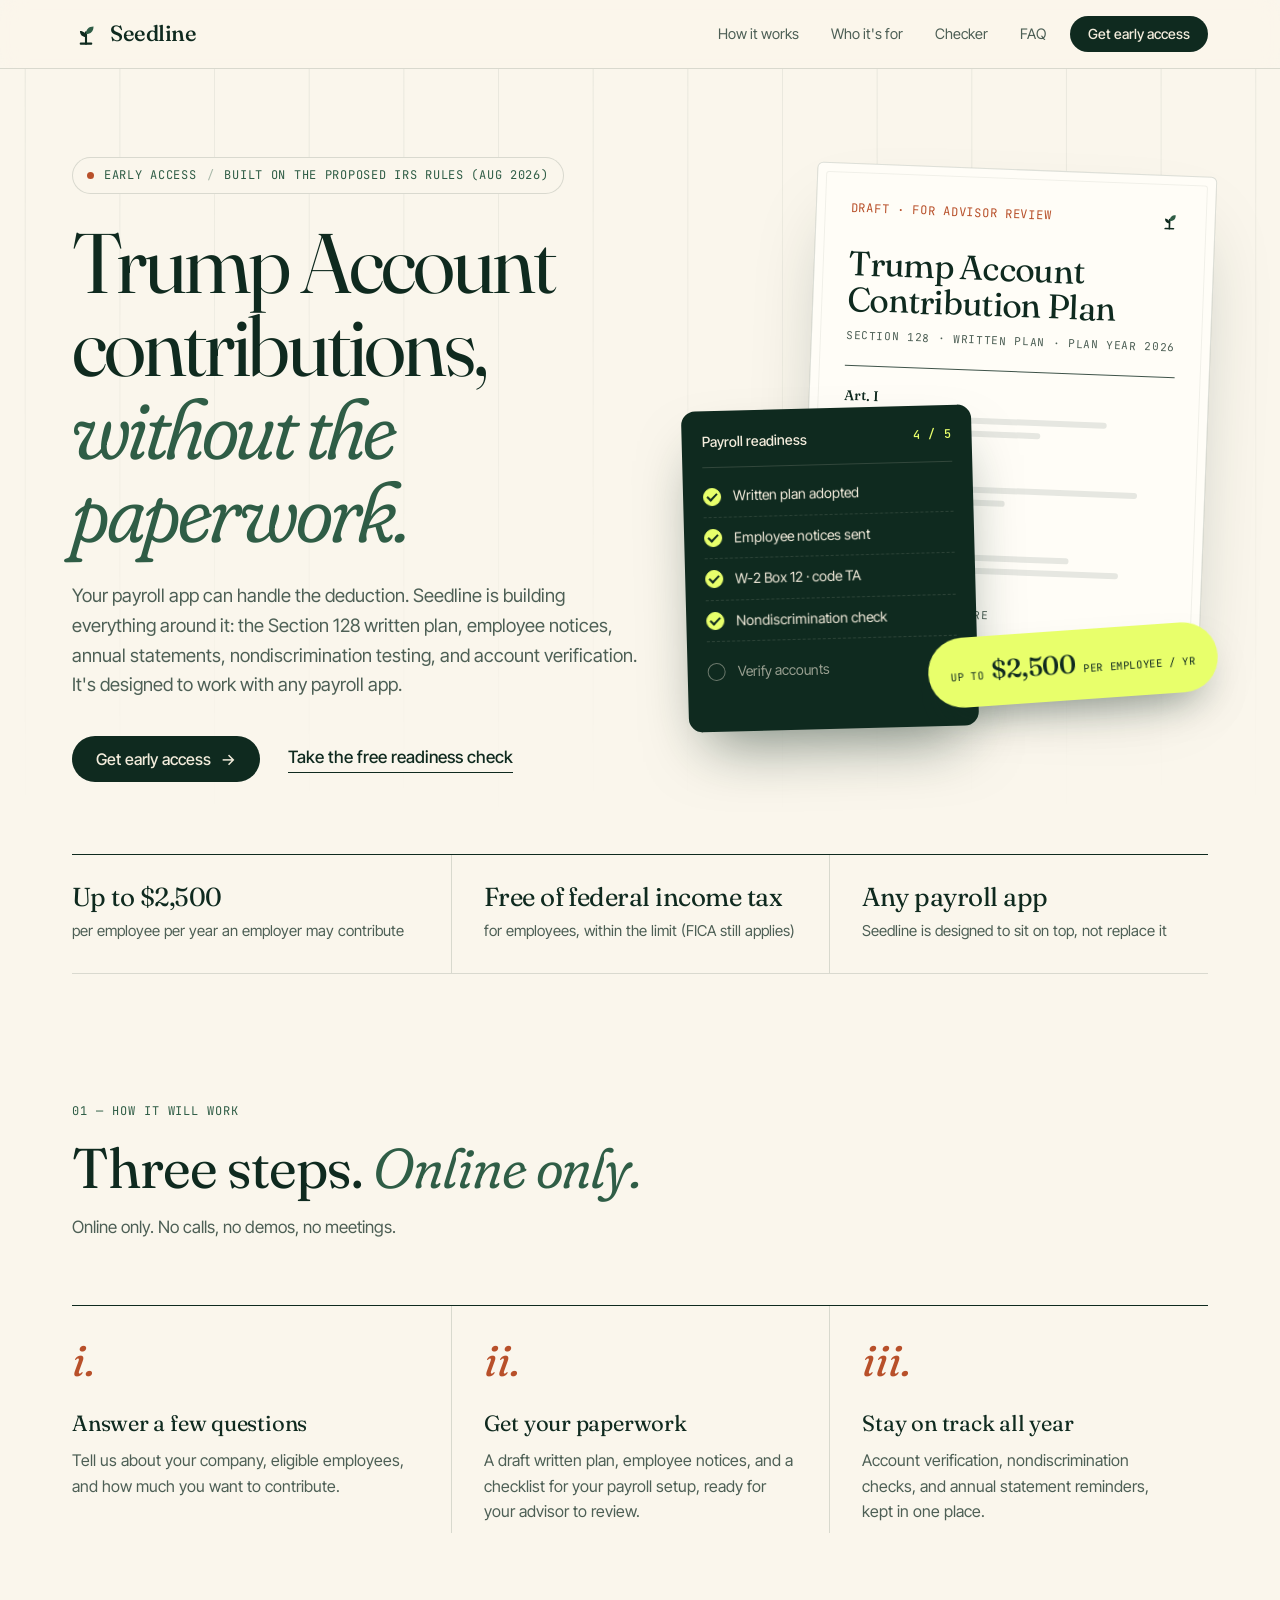
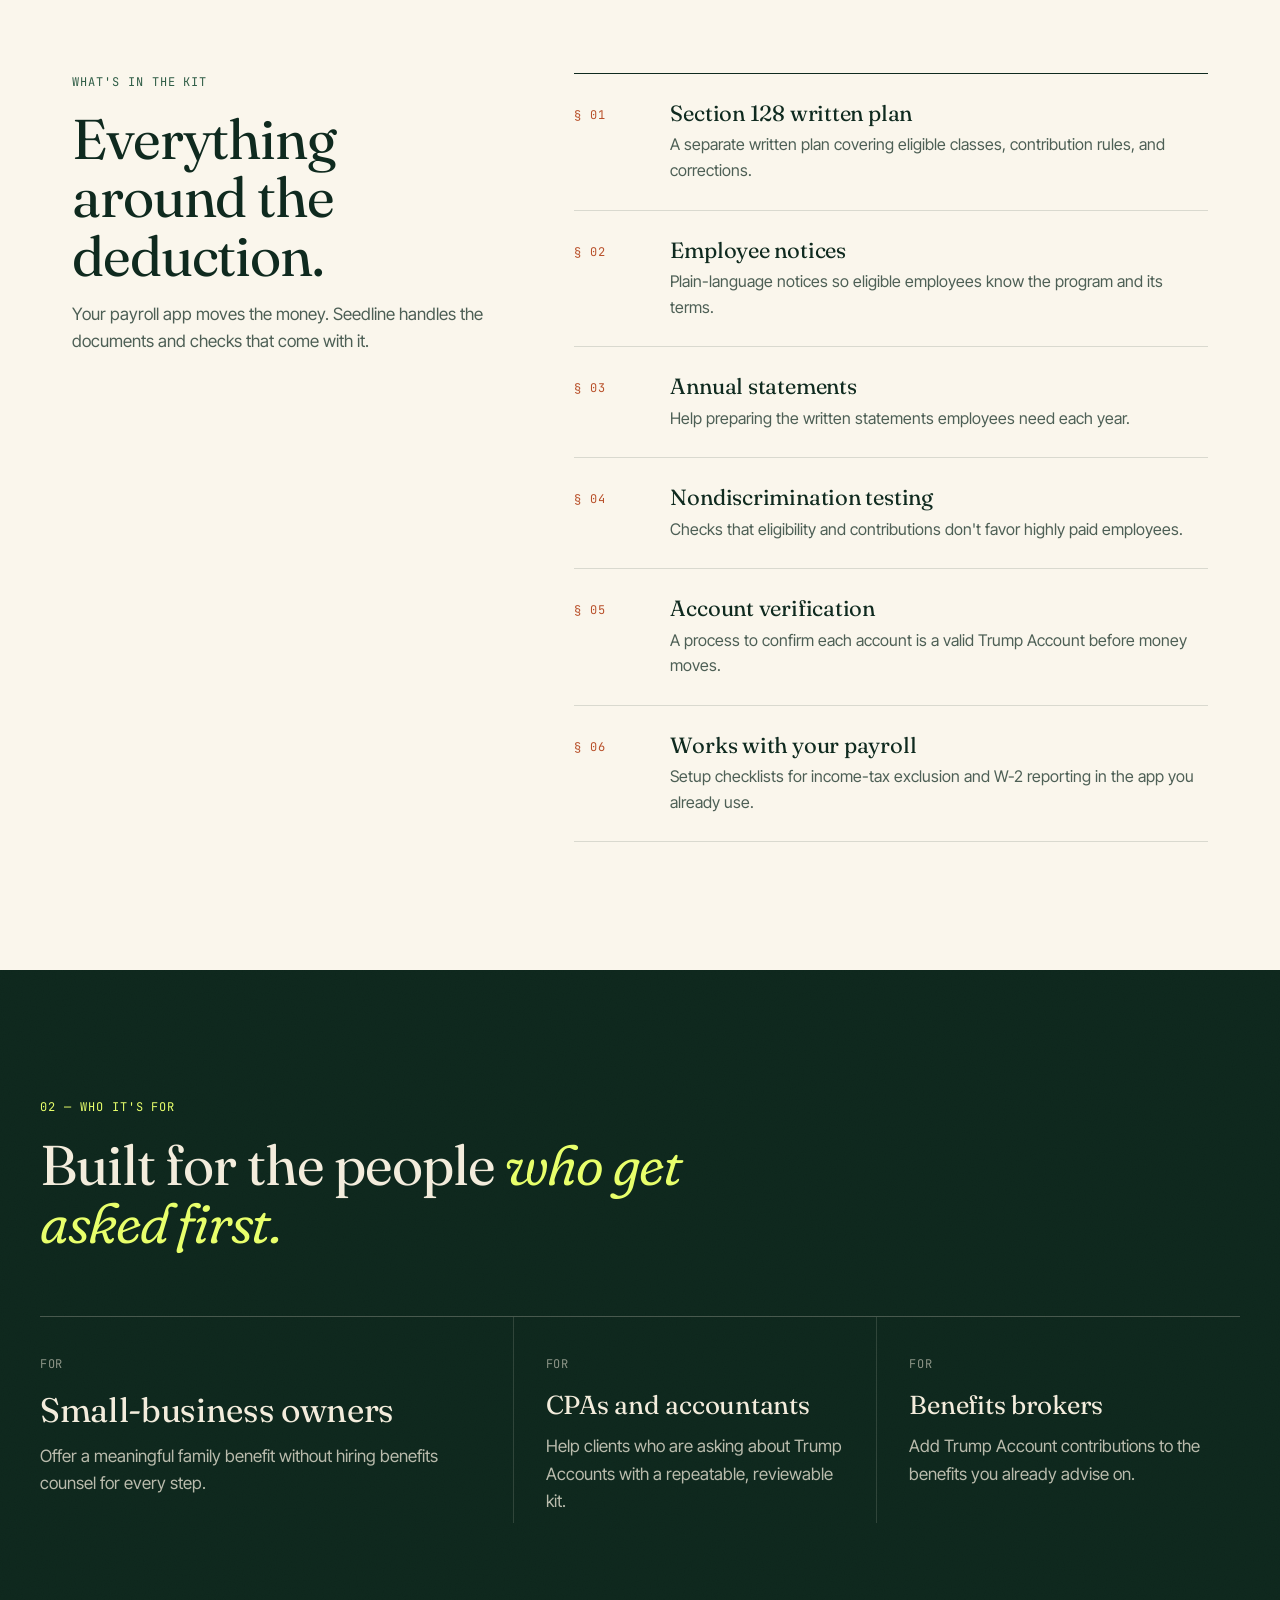
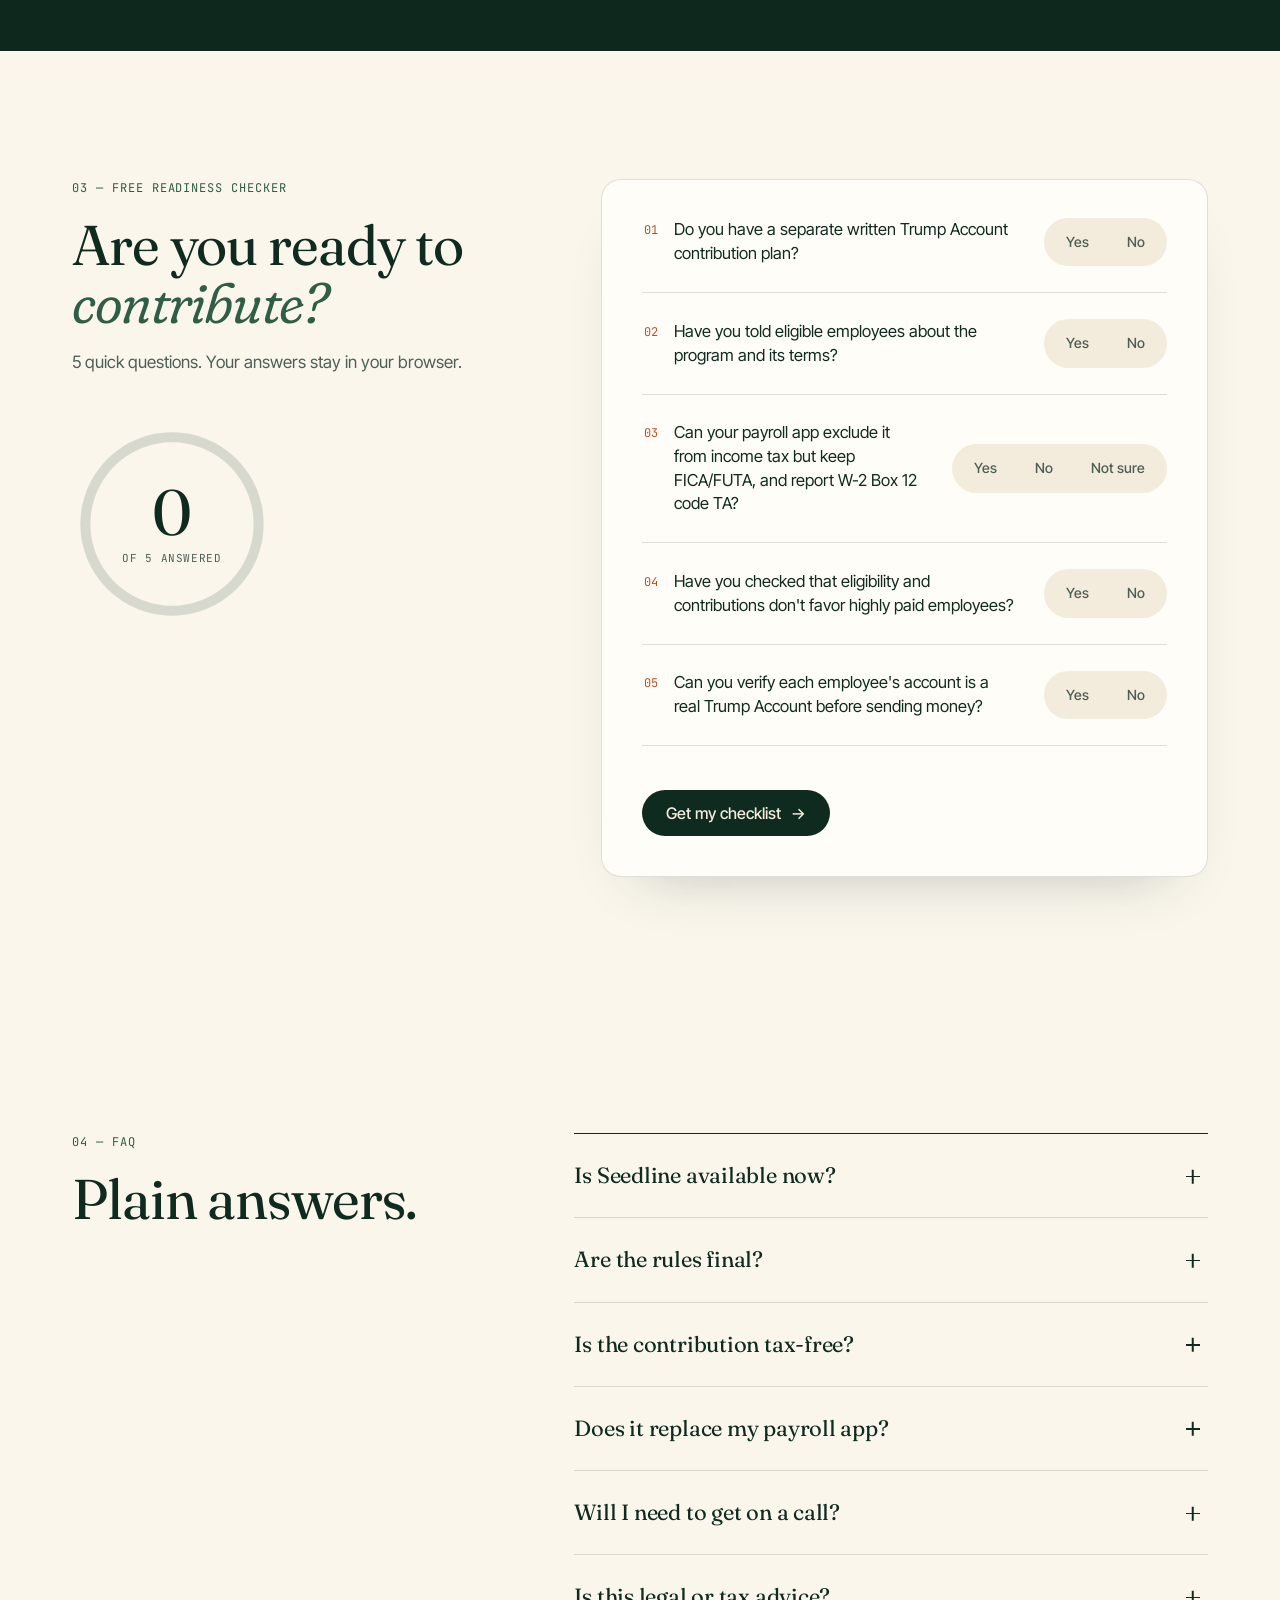
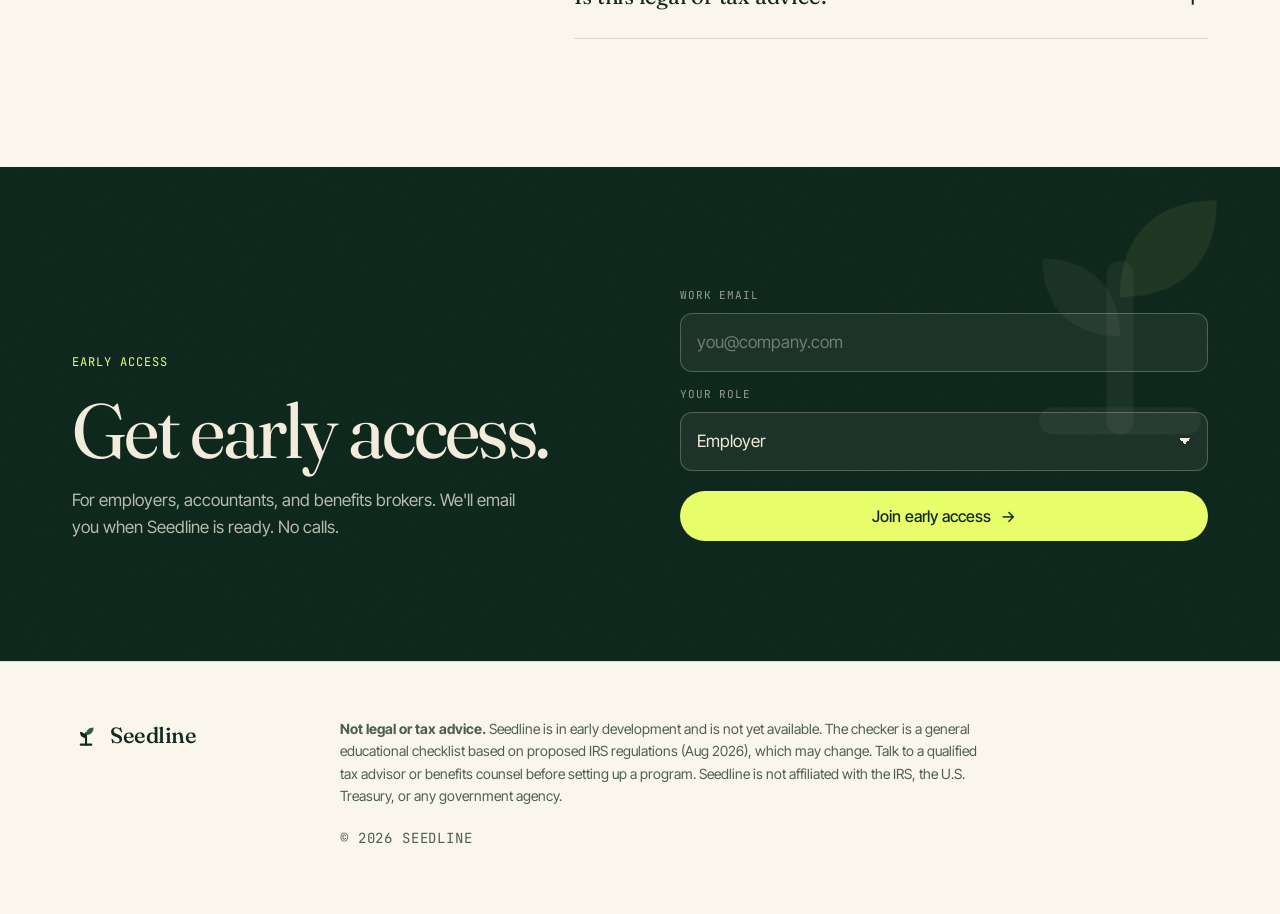
==== index.html @ 1d06c9eb "Publish Seedline waitlist page" ====
<!doctype html><html lang="en"><head><meta charset="utf-8"><meta name="viewport" content="width=device-width,initial-scale=1">
<title>Seedline: Trump Account paperwork for employers (early access)</title>
<meta name="description" content="Seedline is building a paperwork kit for employer Trump Account contributions that works with any payroll app. Join early access.">
<meta name="theme-color" content="#0f2a1f">
<link rel="preconnect" href="https://fonts.googleapis.com"><link rel="preconnect" href="https://fonts.gstatic.com" crossorigin>
<link href="https://fonts.googleapis.com/css2?family=Fraunces:ital,opsz,wght@0,9..144,300..700;1,9..144,300..600&family=Inter+Tight:wght@400;500;600&family=JetBrains+Mono:wght@400;500&display=swap" rel="stylesheet">
<link rel="icon" href="data:image/svg+xml,%3Csvg xmlns='http://www.w3.org/2000/svg' viewBox='0 0 32 32'%3E%3Crect width='32' height='32' rx='8' fill='%230f2a1f'/%3E%3Cpath d='M16 26V14' stroke='%23f3ecdc' stroke-width='2.4' stroke-linecap='round'/%3E%3Cpath d='M16 16c0-5 3-8 8-8 0 5-3 8-8 8z' fill='%23e8ff6b'/%3E%3Cpath d='M16 19c0-4-2.5-6.5-6.5-6.5 0 4 2.5 6.5 6.5 6.5z' fill='%23f3ecdc'/%3E%3C/svg%3E">
<link rel="stylesheet" href="style.css"></head><body>
<a class="skip" href="#main">Skip to content</a>
<svg width="0" height="0" style="position:absolute" aria-hidden="true"><defs>
<symbol id="mark" viewBox="0 0 32 32"><path d="M16 27V14" stroke="currentColor" stroke-width="2.4" stroke-linecap="round" fill="none"/><path d="M16 16c0-5.5 3.2-8.6 8.6-8.6 0 5.5-3.1 8.6-8.6 8.6z" fill="var(--leaf,#e8ff6b)"/><path d="M16 19.5c0-4.3-2.6-6.9-6.9-6.9 0 4.3 2.6 6.9 6.9 6.9z" fill="currentColor"/><path d="M10 27h12" stroke="currentColor" stroke-width="2.4" stroke-linecap="round"/></symbol>
<filter id="grain"><feTurbulence type="fractalNoise" baseFrequency=".85" numOctaves="3" stitchTiles="stitch"/><feColorMatrix values="0 0 0 0 0  0 0 0 0 0  0 0 0 0 0  0 0 0 .55 0"/></filter>
</defs></svg>

<header class="nav"><div class="wrap navin">
<a class="logo" href="#" aria-label="Seedline home"><svg class="logomark"><use href="#mark"/></svg><span>Seedline</span></a>
<nav aria-label="Primary"><a href="#how">How it works</a><a href="#who">Who it's for</a><a href="#checker">Checker</a><a href="#faq">FAQ</a></nav>
<a class="btn sm" href="#signup">Get early access</a></div></header>

<main id="main">
<section class="hero"><div class="wrap herogrid">
<div class="herocopy">
<p class="eyebrow"><span class="dot"></span>Early access <span class="sep">/</span> Built on the proposed IRS rules (Aug 2026)</p>
<h1>Trump Account contributions, <em>without the paperwork.</em></h1>
<p class="lead">Your payroll app can handle the deduction. Seedline is building everything around it: the Section 128 written plan, employee notices, annual statements, nondiscrimination testing, and account verification. It's designed to work with any payroll app.</p>
<div class="cta"><a class="btn" href="#signup">Get early access <span class="arr" aria-hidden="true">→</span></a><a class="link" href="#checker">Take the free readiness check</a></div>
</div>

<div class="art" aria-hidden="true">
 <div class="doc">
  <div class="dochead"><span class="mono">DRAFT · FOR ADVISOR REVIEW</span><svg class="docmark"><use href="#mark"/></svg></div>
  <p class="doctitle">Trump Account<br>Contribution Plan</p>
  <p class="mono small">Section 128 · Written plan · Plan year 2026</p>
  <div class="rule"></div>
  <ol class="clauses"><li><b>Art. I</b><span class="ln w80"></span><span class="ln w60"></span></li><li><b>Art. II</b><span class="ln w90"></span><span class="ln w50"></span></li><li><b>Art. III</b><span class="ln w70"></span><span class="ln w85"></span></li></ol>
  <div class="sign"><span class="ln w40"></span><span class="mono small">Authorized signature</span></div>
 </div>
 <div class="panel">
  <div class="panelhead"><span>Payroll readiness</span><span class="mono">4 / 5</span></div>
  <ul class="checks">
   <li class="ok"><i></i>Written plan adopted</li>
   <li class="ok"><i></i>Employee notices sent</li>
   <li class="ok"><i></i>W-2 Box 12 · code TA</li>
   <li class="ok"><i></i>Nondiscrimination check</li>
   <li class="todo"><i></i>Verify accounts</li>
  </ul>
 </div>
 <div class="chip"><span class="mono">up to</span><b>$2,500</b><span class="mono">per employee / yr</span></div>
</div>
</div>

<div class="wrap"><dl class="facts">
<div><dt>Up to $2,500</dt><dd>per employee per year an employer may contribute</dd></div>
<div><dt>Free of federal income tax</dt><dd>for employees, within the limit (FICA still applies)</dd></div>
<div><dt>Any payroll app</dt><dd>Seedline is designed to sit on top, not replace it</dd></div>
</dl></div>
</section>

<section id="how" class="sec"><div class="wrap">
<div class="sechead reveal"><p class="kicker">01 — How it will work</p><h2>Three steps. <em>Online only.</em></h2><p class="sub">Online only. No calls, no demos, no meetings.</p></div>
<ol class="steps">
<li class="reveal"><span class="num">i.</span><h3>Answer a few questions</h3><p>Tell us about your company, eligible employees, and how much you want to contribute.</p></li>
<li class="reveal"><span class="num">ii.</span><h3>Get your paperwork</h3><p>A draft written plan, employee notices, and a checklist for your payroll setup, ready for your advisor to review.</p></li>
<li class="reveal"><span class="num">iii.</span><h3>Stay on track all year</h3><p>Account verification, nondiscrimination checks, and annual statement reminders, kept in one place.</p></li></ol>

<div class="kit">
<div class="kitintro reveal"><p class="kicker">What's in the kit</p><h2>Everything around the deduction.</h2><p class="sub">Your payroll app moves the money. Seedline handles the documents and checks that come with it.</p></div>
<ul class="kitlist">
<li class="reveal"><span class="mono">§ 01</span><div><h3>Section 128 written plan</h3><p>A separate written plan covering eligible classes, contribution rules, and corrections.</p></div></li>
<li class="reveal"><span class="mono">§ 02</span><div><h3>Employee notices</h3><p>Plain-language notices so eligible employees know the program and its terms.</p></div></li>
<li class="reveal"><span class="mono">§ 03</span><div><h3>Annual statements</h3><p>Help preparing the written statements employees need each year.</p></div></li>
<li class="reveal"><span class="mono">§ 04</span><div><h3>Nondiscrimination testing</h3><p>Checks that eligibility and contributions don't favor highly paid employees.</p></div></li>
<li class="reveal"><span class="mono">§ 05</span><div><h3>Account verification</h3><p>A process to confirm each account is a valid Trump Account before money moves.</p></div></li>
<li class="reveal"><span class="mono">§ 06</span><div><h3>Works with your payroll</h3><p>Setup checklists for income-tax exclusion and W-2 reporting in the app you already use.</p></div></li>
</ul></div>
</div></section>

<section id="who" class="band"><svg class="grain" aria-hidden="true"><rect width="100%" height="100%" filter="url(#grain)"/></svg><div class="wrap sec">
<div class="sechead reveal"><p class="kicker">02 — Who it's for</p><h2>Built for the people <em>who get asked first.</em></h2></div>
<div class="who">
<article class="reveal"><span class="mono">For</span><h3>Small-business owners</h3><p>Offer a meaningful family benefit without hiring benefits counsel for every step.</p></article>
<article class="reveal"><span class="mono">For</span><h3>CPAs and accountants</h3><p>Help clients who are asking about Trump Accounts with a repeatable, reviewable kit.</p></article>
<article class="reveal"><span class="mono">For</span><h3>Benefits brokers</h3><p>Add Trump Account contributions to the benefits you already advise on.</p></article>
</div></div></section>

<section id="checker" class="sec"><div class="wrap checkgrid">
<div class="checkintro reveal"><p class="kicker">03 — Free readiness checker</p><h2>Are you ready to <em>contribute?</em></h2><p class="sub">5 quick questions. Your answers stay in your browser.</p>
<div class="ringwrap"><svg class="ring" viewBox="0 0 120 120" aria-hidden="true"><circle cx="60" cy="60" r="52" class="track"/><circle cx="60" cy="60" r="52" class="prog" id="ring"/></svg><div class="ringlabel"><b id="ringnum">0</b><span>of 5 answered</span></div></div>
</div>
<div class="checkcard reveal">
<form id="q" novalidate>
<fieldset><legend><span class="qn">01</span>Do you have a separate written Trump Account contribution plan?</legend><div class="seg"><label><input type="radio" name="plan" value="Yes" required><span>Yes</span></label><label><input type="radio" name="plan" value="No"><span>No</span></label></div></fieldset>
<fieldset><legend><span class="qn">02</span>Have you told eligible employees about the program and its terms?</legend><div class="seg"><label><input type="radio" name="notice" value="Yes" required><span>Yes</span></label><label><input type="radio" name="notice" value="No"><span>No</span></label></div></fieldset>
<fieldset><legend><span class="qn">03</span>Can your payroll app exclude it from income tax but keep FICA/FUTA, and report W-2 Box 12 code TA?</legend><div class="seg"><label><input type="radio" name="payroll" value="Yes" required><span>Yes</span></label><label><input type="radio" name="payroll" value="No"><span>No</span></label><label><input type="radio" name="payroll" value="Not sure"><span>Not sure</span></label></div></fieldset>
<fieldset><legend><span class="qn">04</span>Have you checked that eligibility and contributions don't favor highly paid employees?</legend><div class="seg"><label><input type="radio" name="ndt" value="Yes" required><span>Yes</span></label><label><input type="radio" name="ndt" value="No"><span>No</span></label></div></fieldset>
<fieldset><legend><span class="qn">05</span>Can you verify each employee's account is a real Trump Account before sending money?</legend><div class="seg"><label><input type="radio" name="verify" value="Yes" required><span>Yes</span></label><label><input type="radio" name="verify" value="No"><span>No</span></label></div></fieldset>
<p class="formerr" id="qerr" role="alert"></p>
<button class="btn" type="submit">Get my checklist <span class="arr" aria-hidden="true">→</span></button></form>
<div id="result" aria-live="polite"></div></div>
</div></section>

<section id="faq" class="sec"><div class="wrap faqgrid">
<div class="sechead reveal"><p class="kicker">04 — FAQ</p><h2>Plain answers.</h2></div>
<div class="faqs">
<details><summary>Is Seedline available now?</summary><p>Not yet. Seedline is in early development. Join early access and we'll email you when it's ready.</p></details>
<details><summary>Are the rules final?</summary><p>No. The IRS rules for employer contributions are proposed regulations (Aug 2026) and may change. We'll update Seedline as the rules change.</p></details>
<details><summary>Is the contribution tax-free?</summary><p>Under the proposed rules, employer contributions up to $2,500 per employee per year are free of federal income tax for the employee. They're still subject to FICA and FUTA. Ask your tax advisor about your situation.</p></details>
<details><summary>Does it replace my payroll app?</summary><p>No. Seedline is designed to work alongside any payroll app, which handles the deduction and W-2 reporting.</p></details>
<details><summary>Will I need to get on a call?</summary><p>No. Everything is online and by email. No calls, demos, or meetings.</p></details>
<details><summary>Is this legal or tax advice?</summary><p>No. Seedline provides general educational information and document tools. Have a qualified tax advisor or benefits counsel review your program.</p></details>
</div></div></section>

<section id="signup" class="signup"><svg class="grain" aria-hidden="true"><rect width="100%" height="100%" filter="url(#grain)"/></svg><div class="wrap signgrid">
<div class="reveal"><p class="kicker">Early access</p><h2>Get early access.</h2><p class="sub">For employers, accountants, and benefits brokers. We'll email you when Seedline is ready. No calls.</p></div>
<form action="https://formsubmit.co/mr.ace8019@gmail.com" method="POST" class="signform reveal">
<input type="hidden" name="_subject" value="New Seedline waitlist signup"><input type="hidden" name="_captcha" value="false"><input type="text" name="_honey" style="display:none" tabindex="-1" autocomplete="off">
<label class="fl"><span>Work email</span><input type="email" name="email" placeholder="you@company.com" required autocomplete="email"></label>
<label class="fl"><span>Your role</span><select name="role"><option>Employer</option><option>Accountant / CPA</option><option>Benefits broker</option><option>Other</option></select></label>
<button class="btn light" type="submit">Join early access <span class="arr" aria-hidden="true">→</span></button>
</form>
<svg class="bigmark" aria-hidden="true"><use href="#mark"/></svg>
</div></section>
</main>

<footer><div class="wrap foot">
<a class="logo" href="#"><svg class="logomark"><use href="#mark"/></svg><span>Seedline</span></a>
<p><b>Not legal or tax advice.</b> Seedline is in early development and is not yet available. The checker is a general educational checklist based on proposed IRS regulations (Aug 2026), which may change. Talk to a qualified tax advisor or benefits counsel before setting up a program. Seedline is not affiliated with the IRS, the U.S. Treasury, or any government agency.</p><p class="mono small">© 2026 Seedline</p></div></footer>

<script>
const tips={plan:"Adopt a separate written plan: eligible employee classes, contribution rules, how employees designate accounts, notices and reporting, plan year, and error correction.",notice:"Give eligible employees reasonable notice of the program and its terms, and plan for a written annual statement by Jan 31.",payroll:"Confirm your payroll app excludes contributions from federal income tax, includes them for FICA/FUTA, and reports W-2 Box 12 code TA.",ndt:"Run nondiscrimination checks: eligibility can't favor highly compensated employees, and the 55% average-benefits test applies.",verify:"Set up a reasonable way to verify each account is a valid Trump Account and tell the trustee each payment is a Section 128 contribution."};
const form=document.getElementById('q'),ring=document.getElementById('ring'),num=document.getElementById('ringnum'),lab=document.querySelector('.ringlabel span'),C=2*Math.PI*52;
ring.style.strokeDasharray=C;ring.style.strokeDashoffset=C;
function setRing(n,txt){ring.style.strokeDashoffset=C*(1-n/5);num.textContent=n;lab.textContent=txt;}
form.addEventListener('change',()=>{const f=new FormData(form);let a=0;for(const k in tips)if(f.get(k))a++;setRing(a,'of 5 answered');document.getElementById('qerr').textContent='';});
form.onsubmit=e=>{e.preventDefault();const f=new FormData(form);const missing=Object.keys(tips).filter(k=>!f.get(k));
if(missing.length){document.getElementById('qerr').textContent=`Please answer all 5 questions (${missing.length} left).`;form.querySelector(`input[name=${missing[0]}]`).focus();return;}
let todo=[],done=0;for(const k in tips){if(f.get(k)==="Yes")done++;else todo.push(tips[k]);}
setRing(done,'of 5 ready');document.querySelector('.ringwrap').classList.add('scored');
const r=document.getElementById('result');r.innerHTML=`<div class="score"><b>${done}/5</b><span>ready</span></div>`+(todo.length?`<p class="mono small">Your checklist</p><ol class="todo">`+todo.map(t=>"<li>"+t+"</li>").join("")+"</ol>":"<p>Looks ready. Have an advisor review it.</p>")+`<p><a class="link" href="#signup">Want Seedline to help with this? Get early access →</a></p>`;r.scrollIntoView({behavior:"smooth",block:"nearest"});};
const io=new IntersectionObserver(es=>es.forEach(e=>{if(e.isIntersecting){e.target.classList.add('in');io.unobserve(e.target);}}),{threshold:.12,rootMargin:'0px 0px -40px 0px'});
document.documentElement.classList.add('js');document.querySelectorAll('.reveal').forEach(el=>io.observe(el));
</script></body></html>
---- style.css ----
/* Seedline — palette: Ink Forest #0f2a1f, Moss #2f5d46, Cream #f3ecdc, Paper #faf6ec, Sprout (accent) #e8ff6b, Clay #c4572e */
:root{--ink:#0f2a1f;--ink2:#173b2c;--moss:#2f5d46;--cream:#f3ecdc;--paper:#faf6ec;--sprout:#e8ff6b;--clay:#b8502a;--mut:#4d5f55;--line:rgba(15,42,31,.14);
--serif:"Fraunces",Georgia,"Times New Roman",serif;--sans:"Inter Tight",system-ui,-apple-system,"Segoe UI",sans-serif;--mono:"JetBrains Mono",ui-monospace,Menlo,monospace;--ease:cubic-bezier(.2,.7,.2,1)}
*{box-sizing:border-box}html{scroll-behavior:smooth}
body{margin:0;font-family:var(--sans);font-size:17px;color:var(--ink);background:var(--paper);line-height:1.6;-webkit-font-smoothing:antialiased;
background-image:linear-gradient(var(--line) 1px,transparent 1px);background-size:100% 32px;background-attachment:local}
body{background-image:none}
::selection{background:var(--sprout);color:var(--ink)}
.wrap{max-width:1200px;margin:0 auto;padding:0 32px}
a{color:inherit}
:focus-visible{outline:2px solid var(--clay);outline-offset:3px;border-radius:4px}
.skip{position:absolute;left:-999px;top:8px;background:var(--ink);color:var(--cream);padding:8px 14px;z-index:99}.skip:focus{left:8px}
.mono{font-family:var(--mono);font-size:12px;letter-spacing:.06em;text-transform:uppercase}.small{font-size:11px}
em{font-style:italic;font-weight:350;font-variation-settings:"SOFT" 100}
h1,h2,h3{font-family:var(--serif);font-weight:400;letter-spacing:-.02em;margin:0;font-optical-sizing:auto}
h2{font-size:clamp(34px,4.4vw,56px);line-height:1.04}
h2 em{color:var(--moss)}
h3{font-size:22px;line-height:1.2;letter-spacing:-.01em}
p{margin:0}
.kicker{font-family:var(--mono);font-size:12px;letter-spacing:.08em;text-transform:uppercase;color:var(--moss);margin-bottom:18px}
.sub{color:var(--mut);margin-top:16px;max-width:46ch}

/* nav */
.nav{position:sticky;top:0;z-index:20;background:rgba(250,246,236,.82);backdrop-filter:saturate(1.4) blur(12px);border-bottom:1px solid var(--line)}
.navin{display:flex;align-items:center;justify-content:space-between;height:68px;gap:24px}
.logo{display:flex;align-items:center;gap:10px;text-decoration:none;font-family:var(--serif);font-size:22px;font-weight:500;letter-spacing:-.02em;color:var(--ink)}
.logomark{width:28px;height:28px;color:var(--ink);--leaf:var(--moss)}
nav{display:flex;gap:32px;margin-left:auto}
nav a{font-size:14.5px;text-decoration:none;color:var(--mut);position:relative;padding:4px 0;transition:color .2s}
nav a::after{content:"";position:absolute;left:0;right:0;bottom:-2px;height:1px;background:var(--ink);transform:scaleX(0);transform-origin:left;transition:transform .3s var(--ease)}
nav a:hover{color:var(--ink)}nav a:hover::after{transform:scaleX(1)}

/* buttons */
.btn{display:inline-flex;align-items:center;gap:10px;background:var(--ink);color:var(--cream);border:0;border-radius:999px;padding:15px 24px;font:500 16px/1 var(--sans);text-decoration:none;cursor:pointer;transition:background .2s,transform .2s var(--ease),box-shadow .2s}
.btn:hover{background:var(--ink2);transform:translateY(-1px);box-shadow:0 10px 24px -10px rgba(15,42,31,.5)}
.btn:active{transform:translateY(0)}
.btn .arr{display:inline-block;transition:transform .25s var(--ease)}.btn:hover .arr{transform:translateX(4px)}
.btn.sm{padding:11px 18px;font-size:14px}
.btn.light{background:var(--sprout);color:var(--ink)}.btn.light:hover{background:#f1ff9a}
.link{font-weight:500;text-decoration:none;background:linear-gradient(currentColor,currentColor) 0 100%/100% 1px no-repeat;padding-bottom:2px;transition:background-size .3s var(--ease)}
.link:hover{background-size:0 1px;background-position:100% 100%}

/* hero */
.hero{position:relative;padding:88px 0 0;overflow:hidden}
.hero::before{content:"";position:absolute;inset:0;background-image:linear-gradient(90deg,var(--line) 1px,transparent 1px);background-size:calc((min(1200px,100vw) - 64px)/12) 100%;background-position:center;opacity:.5;pointer-events:none;mask-image:linear-gradient(#000,transparent 85%)}
.herogrid{position:relative;display:grid;grid-template-columns:1.05fr .95fr;gap:56px;align-items:center}
.eyebrow{display:inline-flex;align-items:center;gap:10px;font-family:var(--mono);font-size:12px;letter-spacing:.06em;text-transform:uppercase;color:var(--moss);border:1px solid var(--line);background:var(--paper);padding:8px 14px;border-radius:999px}
.eyebrow .sep{opacity:.4}
.dot{width:7px;height:7px;border-radius:50%;background:var(--clay);box-shadow:0 0 0 0 rgba(184,80,42,.5);animation:pulse 2.4s infinite}
@keyframes pulse{70%{box-shadow:0 0 0 8px rgba(184,80,42,0)}100%{box-shadow:0 0 0 0 rgba(184,80,42,0)}}
h1{font-size:clamp(46px,6.6vw,92px);line-height:.98;letter-spacing:-.035em;margin:28px 0 28px;font-weight:380}
h1 em{display:block;color:var(--moss)}
.lead{font-size:18.5px;color:var(--mut);max-width:52ch}
.cta{display:flex;align-items:center;gap:28px;margin-top:36px;flex-wrap:wrap}

/* hero art */
.art{position:relative;height:560px}
.doc{position:absolute;right:40px;top:10px;width:360px;background:#fffdf7;border:1px solid var(--line);border-radius:6px;padding:28px 28px 32px;box-shadow:0 1px 0 rgba(15,42,31,.04),0 40px 80px -30px rgba(15,42,31,.35);transform:rotate(2.2deg);animation:float 9s ease-in-out infinite}
.doc::after{content:"";position:absolute;inset:8px;border:1px solid rgba(15,42,31,.06);border-radius:3px;pointer-events:none}
.dochead{display:flex;justify-content:space-between;align-items:center;color:var(--clay)}
.docmark{width:22px;height:22px;color:var(--ink);--leaf:var(--moss)}
.doctitle{font-family:var(--serif);font-size:30px;line-height:1.05;letter-spacing:-.02em;margin:26px 0 10px}
.doc .small{color:var(--mut)}
.rule{height:1px;background:var(--ink);margin:20px 0 18px;opacity:.8}
.clauses{list-style:none;margin:0;padding:0;display:grid;gap:16px}
.clauses li{display:grid;gap:7px}.clauses b{font-family:var(--serif);font-weight:500;font-size:14px}
.ln{display:block;height:6px;border-radius:3px;background:rgba(15,42,31,.1)}
.w40{width:40%}.w50{width:50%}.w60{width:60%}.w70{width:70%}.w80{width:80%}.w85{width:85%}.w90{width:90%}
.sign{margin-top:26px;display:grid;gap:6px}.sign .ln{height:1px;background:var(--ink);opacity:.5}
.panel{position:absolute;left:0;bottom:30px;width:300px;background:var(--ink);color:var(--cream);border-radius:14px;padding:20px;box-shadow:0 30px 60px -20px rgba(15,42,31,.55);transform:rotate(-1.5deg);animation:float 9s ease-in-out -4.5s infinite}
.panelhead{display:flex;justify-content:space-between;font-size:14px;font-weight:500;padding-bottom:14px;border-bottom:1px solid rgba(243,236,220,.15);margin-bottom:8px}
.panelhead .mono{color:var(--sprout)}
.checks{list-style:none;margin:0;padding:0}
.checks li{display:flex;align-items:center;gap:12px;font-size:14px;padding:9px 0;border-bottom:1px dashed rgba(243,236,220,.12)}
.checks li:last-child{border:0}
.checks i{width:18px;height:18px;border-radius:50%;flex:none;border:1.5px solid rgba(243,236,220,.4);position:relative}
.checks .ok i{background:var(--sprout);border-color:var(--sprout)}
.checks .ok i::after{content:"";position:absolute;left:5px;top:2px;width:4px;height:8px;border:solid var(--ink);border-width:0 2px 2px 0;transform:rotate(45deg)}
.checks .todo{color:rgba(243,236,220,.6)}
.checks .ok{animation:tick .5s var(--ease) both}.checks .ok:nth-child(2){animation-delay:.15s}.checks .ok:nth-child(3){animation-delay:.3s}.checks .ok:nth-child(4){animation-delay:.45s}
@keyframes tick{from{opacity:0;transform:translateX(-6px)}}
.chip{position:absolute;right:0;bottom:90px;background:var(--sprout);color:var(--ink);border-radius:999px;padding:14px 22px;display:flex;align-items:baseline;gap:8px;box-shadow:0 20px 40px -18px rgba(15,42,31,.5);transform:rotate(-4deg)}
.chip b{font-family:var(--serif);font-size:26px;font-weight:500;letter-spacing:-.02em}.chip .mono{font-size:10.5px}
@keyframes float{50%{translate:0 -8px}}

.facts{display:grid;grid-template-columns:repeat(3,1fr);margin:72px 0 0;border-top:1px solid var(--ink);border-bottom:1px solid var(--line)}
.facts>div{padding:28px 32px 30px 0}.facts>div+div{padding-left:32px;border-left:1px solid var(--line)}
.facts dt{font-family:var(--serif);font-size:26px;letter-spacing:-.02em;line-height:1.1}
.facts dd{margin:8px 0 0;color:var(--mut);font-size:15px}

/* sections */
.sec{padding:128px 0}
.sechead{max-width:720px}
.steps{list-style:none;padding:0;margin:64px 0 0;display:grid;grid-template-columns:repeat(3,1fr);gap:0;border-top:1px solid var(--ink)}
.steps li{padding:32px 32px 8px 0;position:relative}
.steps li+li{padding-left:32px;border-left:1px solid var(--line)}
.num{display:block;font-family:var(--serif);font-style:italic;font-size:44px;color:var(--clay);line-height:1;margin-bottom:28px}
.steps p{color:var(--mut);margin-top:12px;font-size:16px}

.kit{display:grid;grid-template-columns:.8fr 1.2fr;gap:80px;margin-top:140px;align-items:start}
.kitintro{position:sticky;top:120px}
.kitlist{list-style:none;margin:0;padding:0;border-top:1px solid var(--ink)}
.kitlist li{display:grid;grid-template-columns:80px 1fr;gap:16px;padding:26px 0;border-bottom:1px solid var(--line);transition:padding .35s var(--ease),background .35s}
.kitlist li:hover{padding-left:14px;background:linear-gradient(90deg,rgba(232,255,107,.35),transparent 70%)}
.kitlist .mono{color:var(--clay);padding-top:6px}
.kitlist p{color:var(--mut);margin-top:6px;font-size:16px}

/* band */
.band,.signup{position:relative;background:var(--ink);color:var(--cream);overflow:hidden;isolation:isolate}
.grain{position:absolute;inset:0;width:100%;height:100%;opacity:.18;mix-blend-mode:overlay;pointer-events:none;z-index:-1}
.band .kicker,.signup .kicker{color:var(--sprout)}
.band h2 em{color:var(--sprout)}
.who{display:grid;grid-template-columns:1.3fr 1fr 1fr;margin-top:64px;border-top:1px solid rgba(243,236,220,.25)}
.who article{padding:32px 32px 8px 0;transition:transform .35s var(--ease)}
.who article+article{padding-left:32px;border-left:1px solid rgba(243,236,220,.15)}
.who article:first-child h3{font-size:34px}
.who .mono{color:rgba(243,236,220,.55)}
.who h3{margin:14px 0 12px;font-size:26px}
.who p{color:rgba(243,236,220,.75)}
.who article:hover{transform:translateY(-4px)}

/* checker */
.checkgrid{display:grid;grid-template-columns:.85fr 1.15fr;gap:80px;align-items:start}
.checkintro{position:sticky;top:120px}
.ringwrap{position:relative;width:200px;height:200px;margin-top:48px}
.ring{width:100%;height:100%;transform:rotate(-90deg)}
.ring circle{fill:none;stroke-width:6}
.ring .track{stroke:var(--line)}
.ring .prog{stroke:var(--moss);stroke-linecap:round;transition:stroke-dashoffset .8s var(--ease),stroke .4s}
.scored .ring .prog{stroke:var(--clay)}
.ringlabel{position:absolute;inset:0;display:grid;place-content:center;text-align:center}
.ringlabel b{font-family:var(--serif);font-size:64px;font-weight:400;line-height:1}
.ringlabel span{font-family:var(--mono);font-size:11px;text-transform:uppercase;letter-spacing:.06em;color:var(--mut);margin-top:6px}
.checkcard{background:#fffdf7;border:1px solid var(--line);border-radius:20px;padding:12px 40px 40px;box-shadow:0 30px 60px -40px rgba(15,42,31,.3)}
fieldset{border:0;border-bottom:1px solid var(--line);margin:0;padding:26px 0;display:grid;grid-template-columns:1fr auto;gap:24px;align-items:center}
legend{float:left;font-size:16.5px;line-height:1.45;display:flex;gap:16px}
.qn{font-family:var(--mono);font-size:12px;color:var(--clay);padding-top:4px}
.seg{display:inline-flex;background:var(--cream);border-radius:999px;padding:4px;gap:2px}
.seg label{position:relative;cursor:pointer}
.seg input{position:absolute;opacity:0;inset:0;cursor:pointer}
.seg span{display:block;padding:9px 18px;border-radius:999px;font-size:14px;font-weight:500;color:var(--mut);white-space:nowrap;transition:background .25s var(--ease),color .2s,box-shadow .25s}
.seg label:hover span{color:var(--ink)}
.seg input:checked+span{background:var(--ink);color:var(--cream);box-shadow:0 4px 10px -4px rgba(15,42,31,.5)}
.seg input:focus-visible+span{outline:2px solid var(--clay);outline-offset:2px}
.formerr{color:var(--clay);font-size:14px;min-height:20px;margin:16px 0 4px}
#q .btn{margin-top:4px}
#result:not(:empty){margin-top:32px;padding-top:28px;border-top:1px solid var(--ink);animation:tick .6s var(--ease)}
.score{display:flex;align-items:baseline;gap:10px;margin-bottom:18px}.score b{font-family:var(--serif);font-size:48px;font-weight:400;line-height:1}.score span{color:var(--mut)}
.todo{margin:10px 0 20px;padding:0;list-style:none;counter-reset:t}
.todo li{counter-increment:t;display:grid;grid-template-columns:36px 1fr;padding:12px 0;border-bottom:1px dashed var(--line);font-size:15.5px}
.todo li::before{content:counter(t,decimal-leading-zero);font-family:var(--mono);font-size:12px;color:var(--clay);padding-top:3px}

/* faq */
.faqgrid{display:grid;grid-template-columns:.8fr 1.2fr;gap:80px}
.faqs{border-top:1px solid var(--ink)}
details{border-bottom:1px solid var(--line)}
summary{list-style:none;cursor:pointer;padding:24px 48px 24px 0;font-family:var(--serif);font-size:22px;letter-spacing:-.01em;position:relative;transition:color .2s}
summary::-webkit-details-marker{display:none}
summary::after,summary::before{content:"";position:absolute;right:8px;top:50%;width:14px;height:1.5px;background:var(--ink);transition:transform .35s var(--ease)}
summary::before{transform:rotate(90deg)}
details[open] summary::before{transform:rotate(0)}
summary:hover{color:var(--moss)}
details p{color:var(--mut);padding:0 48px 26px 0;max-width:62ch}
details[open] p{animation:tick .4s var(--ease)}

/* signup */
.signup{padding:120px 0}
.signgrid{display:grid;grid-template-columns:1fr 1fr;gap:80px;align-items:end;position:relative}
.signup h2{font-size:clamp(44px,6vw,84px);letter-spacing:-.035em}
.signup .sub{color:rgba(243,236,220,.75)}
.signform{display:grid;gap:14px;position:relative;z-index:1}
.fl{display:grid;gap:8px}
.fl span{font-family:var(--mono);font-size:11px;letter-spacing:.08em;text-transform:uppercase;color:rgba(243,236,220,.6)}
.fl input,.fl select{font:inherit;font-size:17px;color:var(--cream);background:rgba(243,236,220,.06);border:1px solid rgba(243,236,220,.25);border-radius:12px;padding:15px 16px;transition:border-color .2s,background .2s;appearance:none}
.fl select{background-image:linear-gradient(45deg,transparent 50%,var(--cream) 50%),linear-gradient(135deg,var(--cream) 50%,transparent 50%);background-position:calc(100% - 22px) 50%,calc(100% - 16px) 50%;background-size:6px 6px;background-repeat:no-repeat}
.fl select option{color:var(--ink)}
.fl input::placeholder{color:rgba(243,236,220,.4)}
.fl input:focus,.fl select:focus{outline:none;border-color:var(--sprout);background-color:rgba(243,236,220,.1)}
.signform .btn{justify-content:center;margin-top:6px;padding:17px}
.signform .btn:focus-visible{outline-color:var(--sprout)}
.bigmark{position:absolute;right:-60px;top:-170px;width:360px;height:360px;color:rgba(243,236,220,.05);--leaf:rgba(232,255,107,.07);z-index:0;pointer-events:none}

footer{padding:56px 0 64px;border-top:1px solid var(--line)}
.foot{display:grid;grid-template-columns:220px 1fr;gap:20px 48px;align-items:start}
.foot p{font-size:14px;color:var(--mut);max-width:80ch}.foot .mono{grid-column:2}

/* reveal */
.js .reveal{opacity:0;transform:translateY(18px);transition:opacity .8s var(--ease),transform .8s var(--ease)}
.js .reveal.in{opacity:1;transform:none}
@media (prefers-reduced-motion:reduce){*{animation:none!important;transition:none!important;scroll-behavior:auto!important}.js .reveal{opacity:1;transform:none}}

/* responsive */
@media (max-width:980px){
 nav{display:none}
 .herogrid,.kit,.checkgrid,.faqgrid,.signgrid{grid-template-columns:1fr;gap:48px}
 .kitintro,.checkintro{position:static}
 .art{height:500px;max-width:520px}
 .kit{margin-top:96px}
}
@media (max-width:640px){
 body{font-size:16px}.wrap{padding:0 20px}
 .hero{padding-top:48px}
 .eyebrow{font-size:10.5px;padding:7px 12px}
 h1{margin:22px 0}
 .lead{font-size:17px}
 .art{height:440px}
 .doc{width:260px;right:0;padding:20px}.doctitle{font-size:23px;margin:18px 0 8px}
 .panel{width:236px;bottom:10px;padding:16px}.checks li{font-size:13px;padding:7px 0}
 .chip{bottom:auto;top:-8px;left:-4px;right:auto;padding:10px 16px}.chip b{font-size:20px}
 .facts,.steps,.who{grid-template-columns:1fr}
 .facts>div,.facts>div+div,.steps li,.steps li+li,.who article,.who article+article{padding:22px 0;border-left:0;border-top:1px solid var(--line)}
 .facts>div:first-child,.steps li:first-child,.who article:first-child{border-top:0}
 .who article+article{border-top-color:rgba(243,236,220,.15)}
 .num{font-size:34px;margin-bottom:14px}
 .sec{padding:88px 0}
 .kitlist li{grid-template-columns:52px 1fr}
 .checkcard{padding:4px 20px 28px;border-radius:16px}
 fieldset{grid-template-columns:1fr;gap:14px;padding:22px 0}
 .seg{justify-self:start}
 .ringwrap{width:150px;height:150px;margin-top:32px}.ringlabel b{font-size:48px}
 summary{font-size:19px}
 .signup{padding:88px 0}
 .foot{grid-template-columns:1fr}.foot .mono{grid-column:1}
}
/* pass 2 */
.art{height:600px;margin-right:-20px}
.doc{width:400px;right:20px;top:0;padding:34px 34px 38px}
.doctitle{font-size:34px}
.panel{left:-10px;bottom:0;width:290px}
.chip{right:-6px;bottom:auto;top:250px}
.clauses{gap:20px}
@media (max-width:640px){
 .nav .btn.sm{padding:9px 14px;font-size:13px}
 .eyebrow{display:flex;flex-wrap:wrap;gap:4px 8px;border-radius:12px;width:fit-content;max-width:100%}
 .art{height:470px;margin:0}
 .doc{width:270px;right:0;top:0;padding:22px}
 .doctitle{font-size:24px}
 .panel{left:0;bottom:0;width:240px}
 .chip{top:auto;bottom:200px;right:-4px;left:auto}
}
/* pass 3 */
.chip{top:auto;bottom:70px;right:10px}
.panel{bottom:40px}
@media (max-width:640px){.chip{bottom:auto;top:24px;left:-2px;right:auto}.doc{top:40px}.panel{bottom:0}}
@media (max-width:640px){.art{height:500px}.doc{top:72px}.chip{top:8px}}
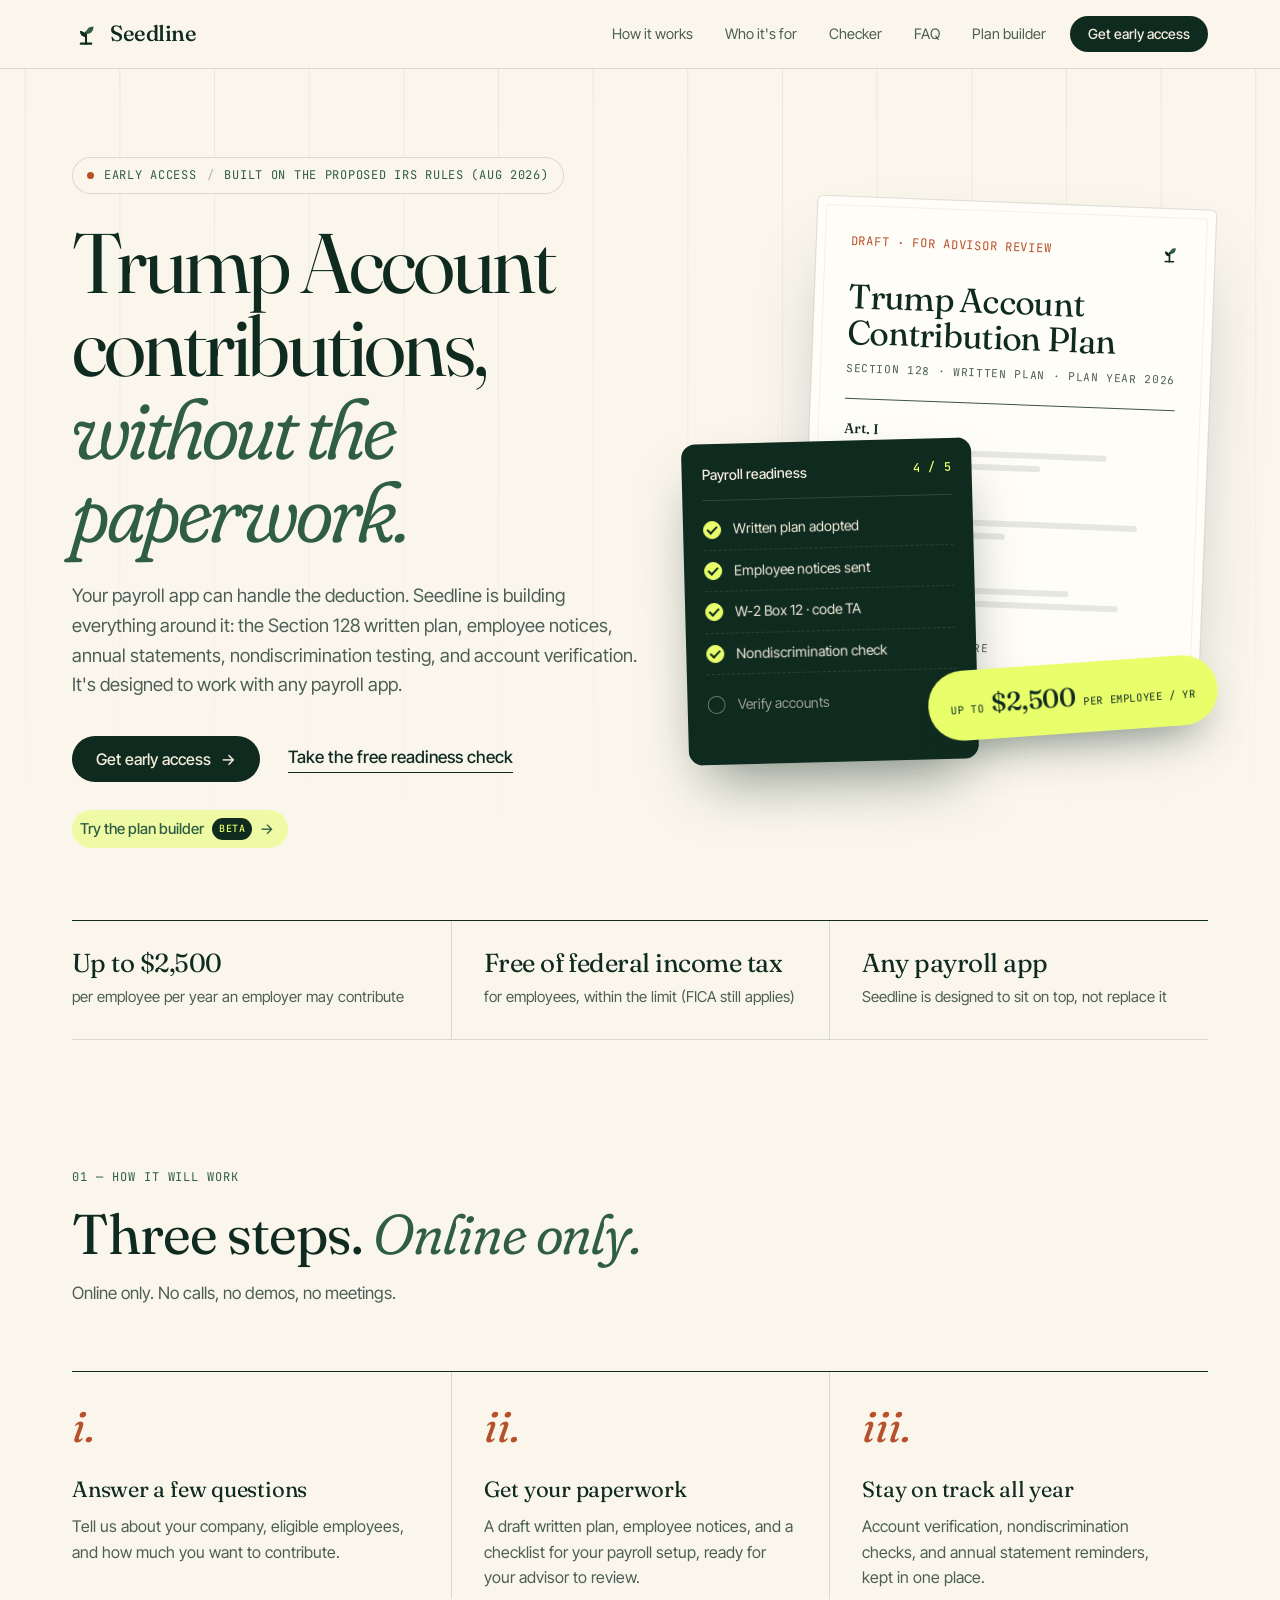
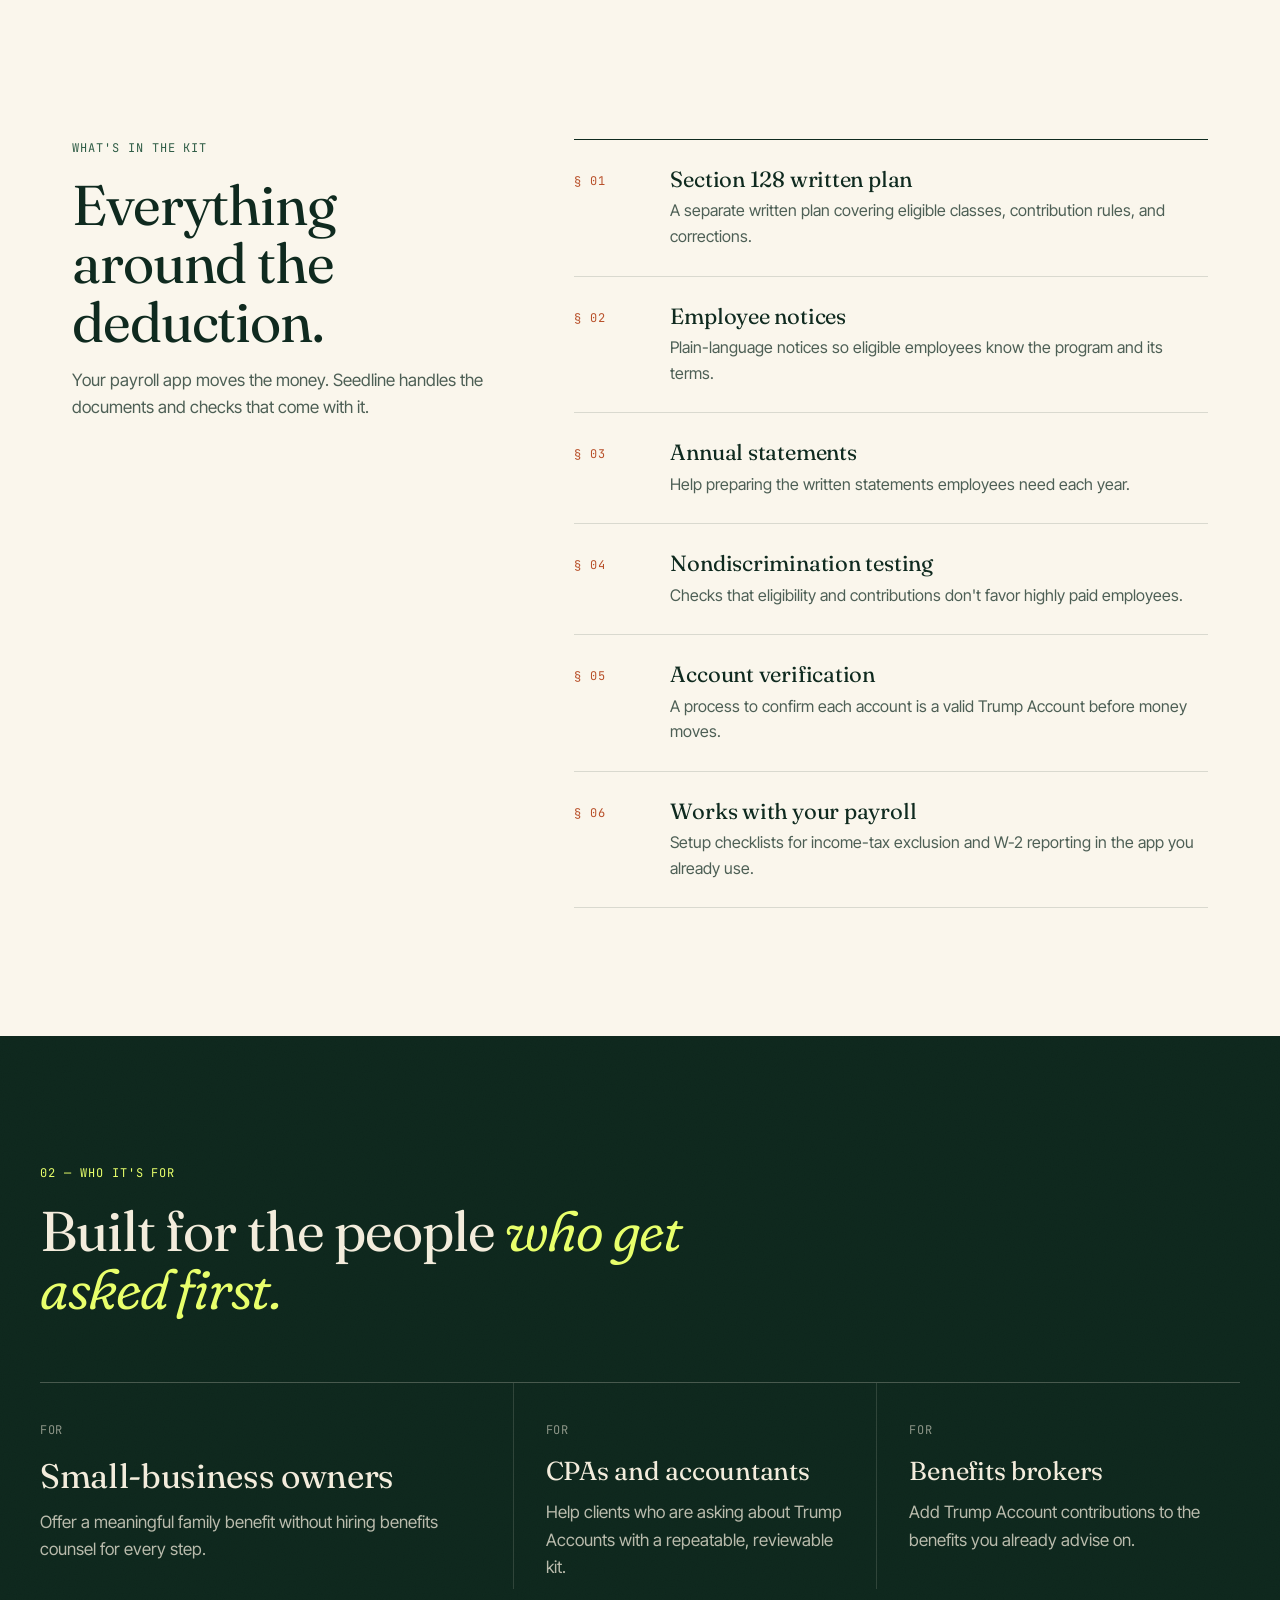
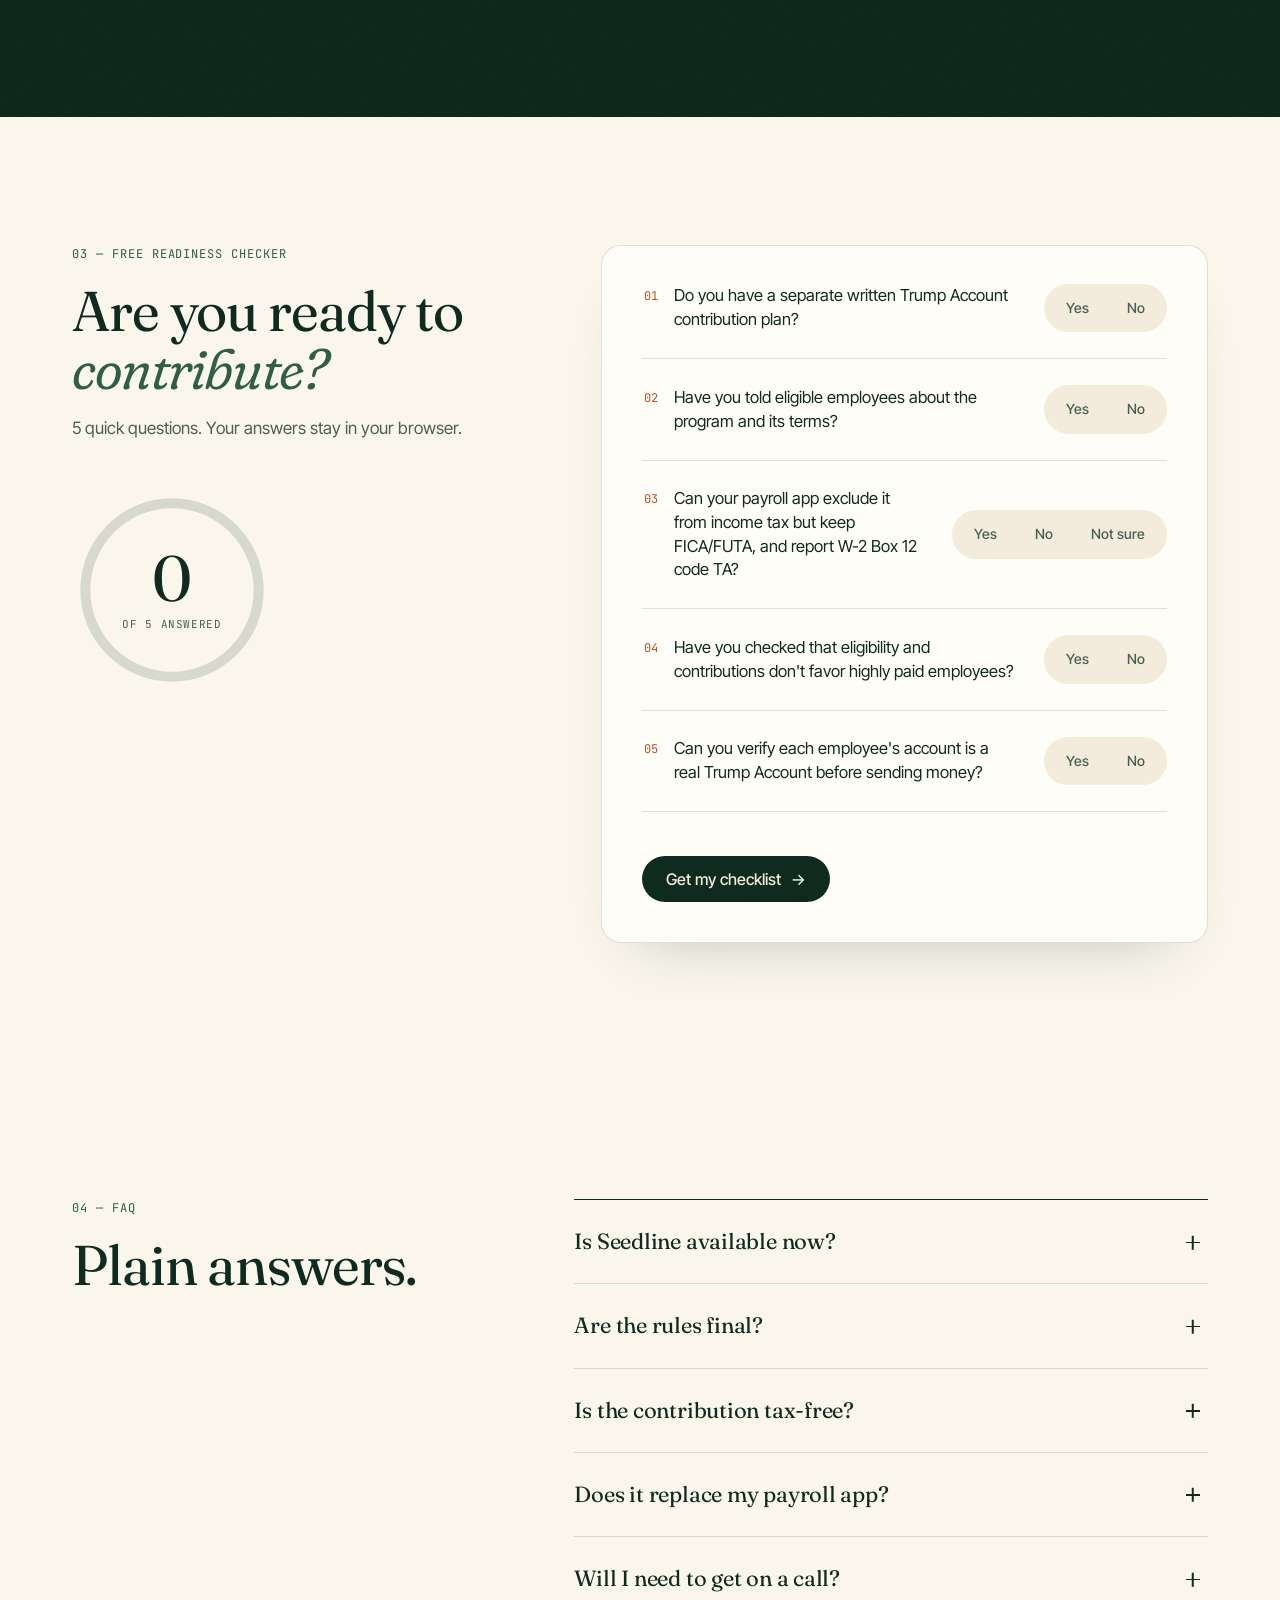
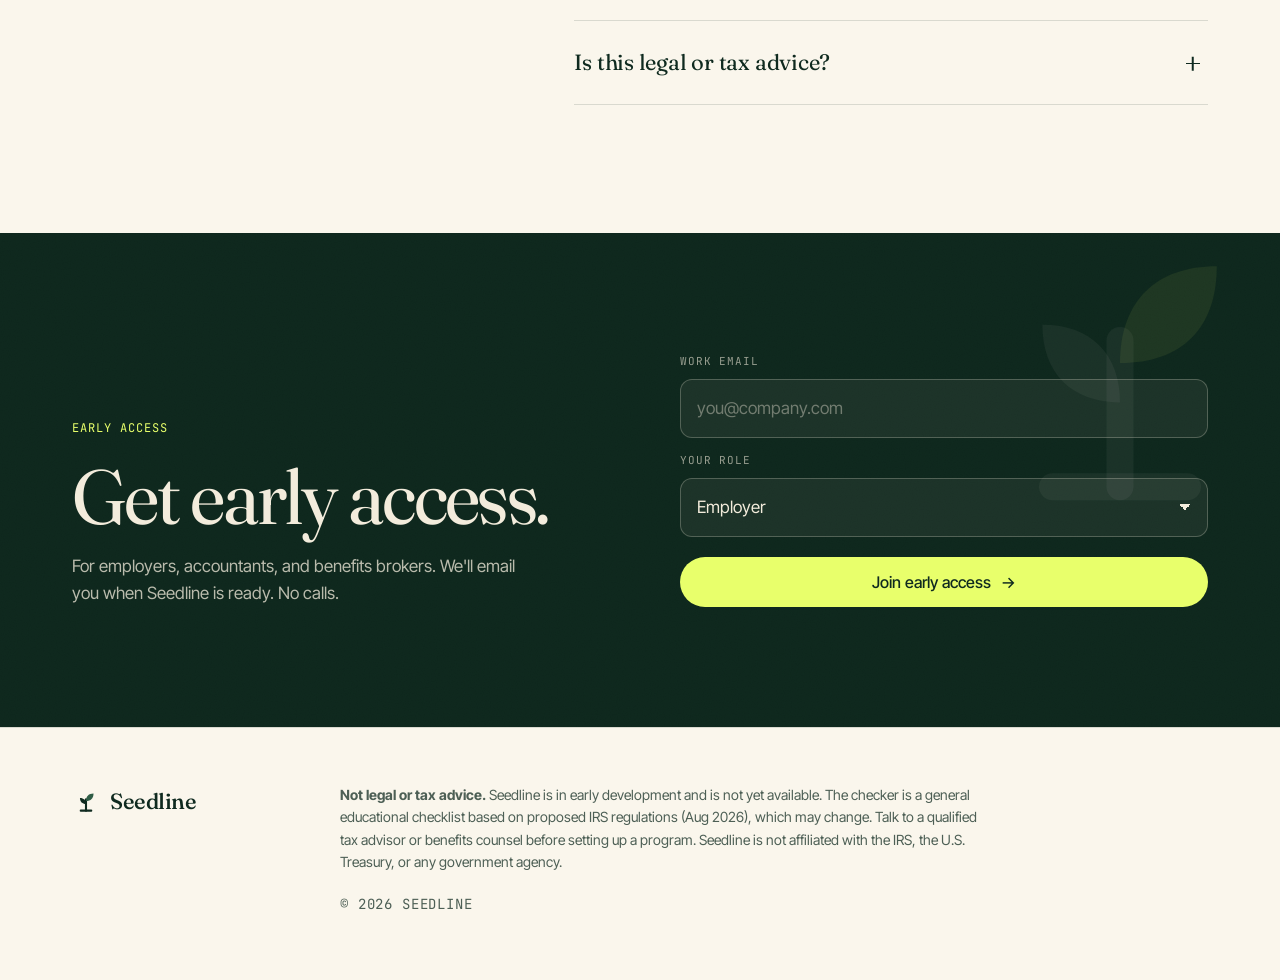
==== commit 3831e87c: "Link plan builder from homepage" ====
--- a/index.html
+++ b/index.html
@@ -14,7 +14,7 @@
 
 <header class="nav"><div class="wrap navin">
 <a class="logo" href="#" aria-label="Seedline home"><svg class="logomark"><use href="#mark"/></svg><span>Seedline</span></a>
-<nav aria-label="Primary"><a href="#how">How it works</a><a href="#who">Who it's for</a><a href="#checker">Checker</a><a href="#faq">FAQ</a></nav>
+<nav aria-label="Primary"><a href="#how">How it works</a><a href="#who">Who it's for</a><a href="#checker">Checker</a><a href="#faq">FAQ</a><a href="plan/">Plan builder</a></nav>
 <a class="btn sm" href="#signup">Get early access</a></div></header>
 
 <main id="main">
@@ -23,7 +23,7 @@
 <p class="eyebrow"><span class="dot"></span>Early access <span class="sep">/</span> Built on the proposed IRS rules (Aug 2026)</p>
 <h1>Trump Account contributions, <em>without the paperwork.</em></h1>
 <p class="lead">Your payroll app can handle the deduction. Seedline is building everything around it: the Section 128 written plan, employee notices, annual statements, nondiscrimination testing, and account verification. It's designed to work with any payroll app.</p>
-<div class="cta"><a class="btn" href="#signup">Get early access <span class="arr" aria-hidden="true">→</span></a><a class="link" href="#checker">Take the free readiness check</a></div>
+<div class="cta"><a class="btn" href="#signup">Get early access <span class="arr" aria-hidden="true">→</span></a><a class="link" href="#checker">Take the free readiness check</a><a class="betacta" href="plan/">Try the plan builder <span class="mono">Beta</span> <span aria-hidden="true">→</span></a></div>
 </div>
 
 <div class="art" aria-hidden="true">
@@ -112,7 +112,7 @@
 
 <section id="signup" class="signup"><svg class="grain" aria-hidden="true"><rect width="100%" height="100%" filter="url(#grain)"/></svg><div class="wrap signgrid">
 <div class="reveal"><p class="kicker">Early access</p><h2>Get early access.</h2><p class="sub">For employers, accountants, and benefits brokers. We'll email you when Seedline is ready. No calls.</p></div>
-<form action="https://formsubmit.co/mr.ace8019@gmail.com" method="POST" class="signform reveal">
+<form action="https://formsubmit.co/dhruva@mail.grokbot.com" method="POST" class="signform reveal">
 <input type="hidden" name="_subject" value="New Seedline waitlist signup"><input type="hidden" name="_captcha" value="false"><input type="text" name="_honey" style="display:none" tabindex="-1" autocomplete="off">
 <label class="fl"><span>Work email</span><input type="email" name="email" placeholder="you@company.com" required autocomplete="email"></label>
 <label class="fl"><span>Your role</span><select name="role"><option>Employer</option><option>Accountant / CPA</option><option>Benefits broker</option><option>Other</option></select></label>
--- a/style.css
+++ b/style.css
@@ -243,3 +243,5 @@
 .panel{bottom:40px}
 @media (max-width:640px){.chip{bottom:auto;top:24px;left:-2px;right:auto}.doc{top:40px}.panel{bottom:0}}
 @media (max-width:640px){.art{height:500px}.doc{top:72px}.chip{top:8px}}
+
+.betacta{display:inline-flex;align-items:center;gap:8px;font-size:15px;font-weight:500;text-decoration:none;color:var(--moss);padding:7px 14px 7px 8px;border-radius:999px;background:rgba(232,255,107,.55);transition:background .2s}.betacta:hover{background:var(--sprout)}.betacta .mono{font-size:10px;background:var(--ink);color:var(--sprout);padding:3px 7px;border-radius:999px}
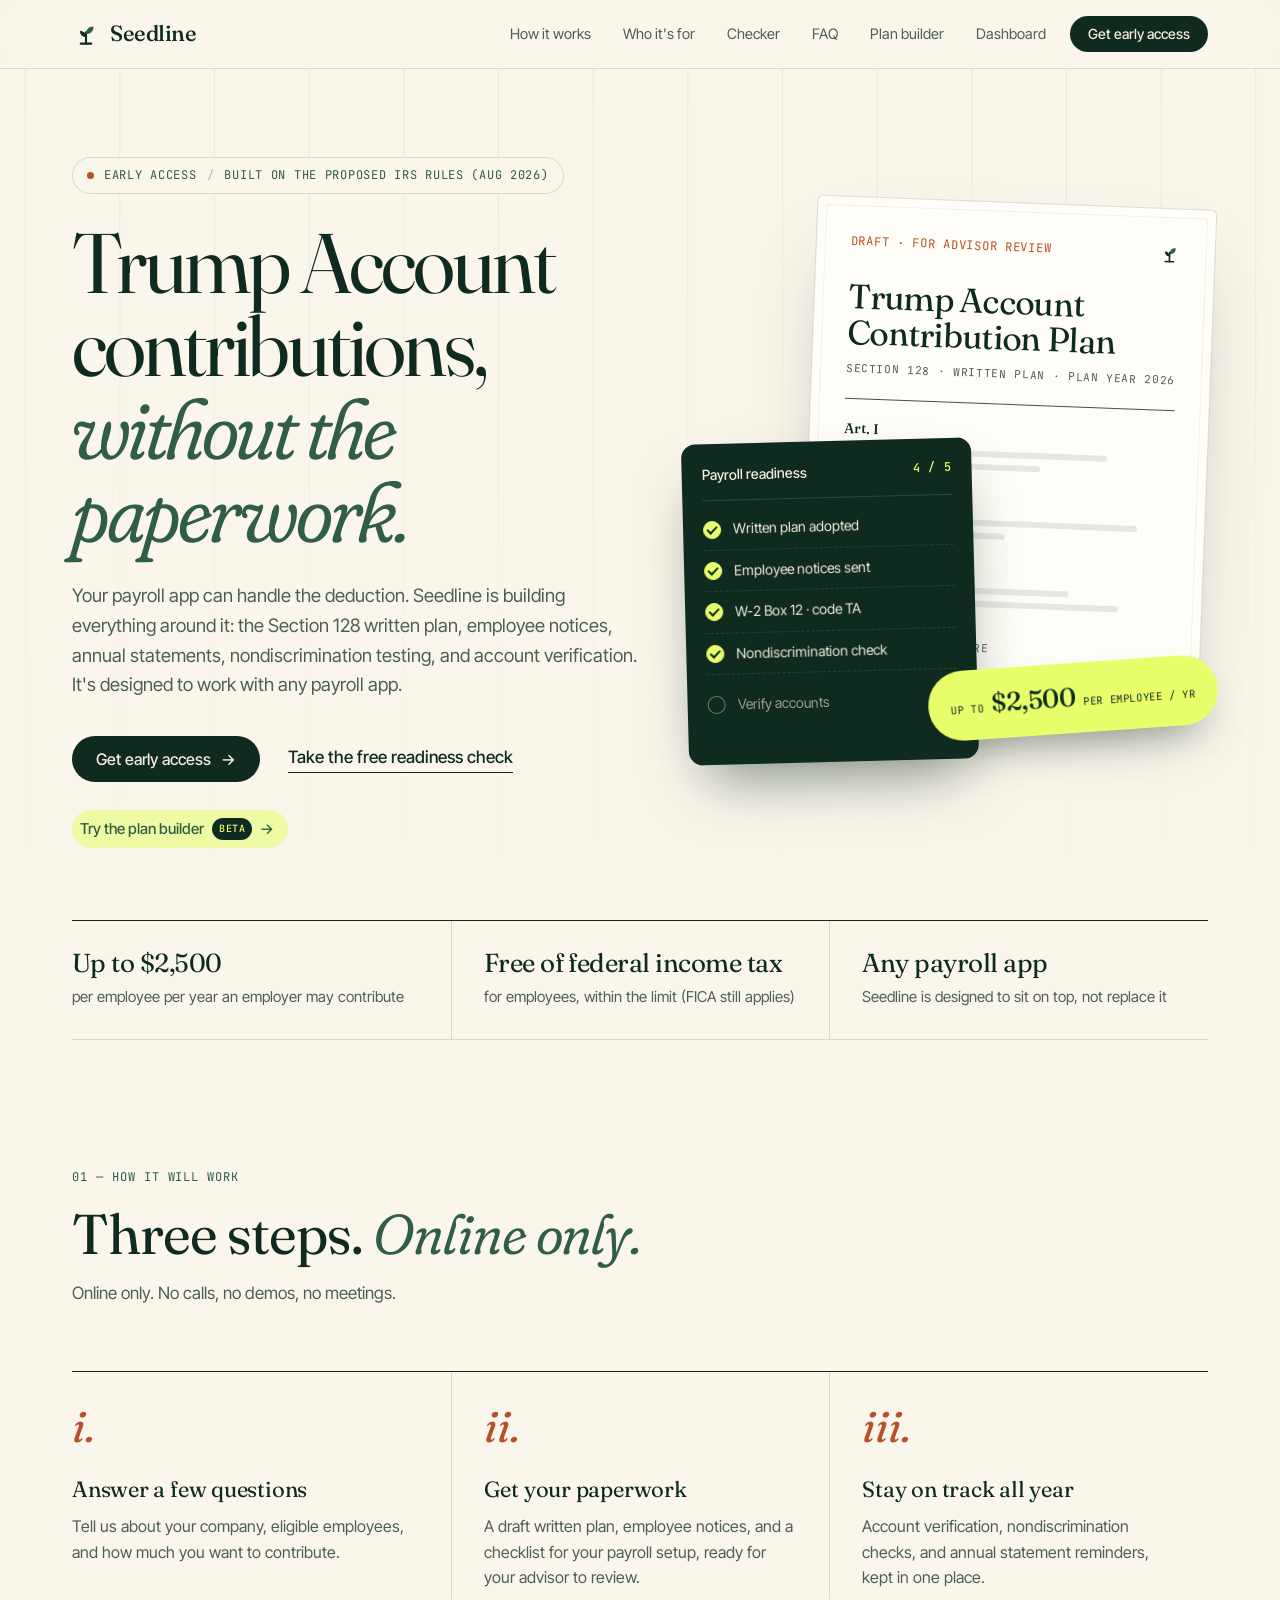
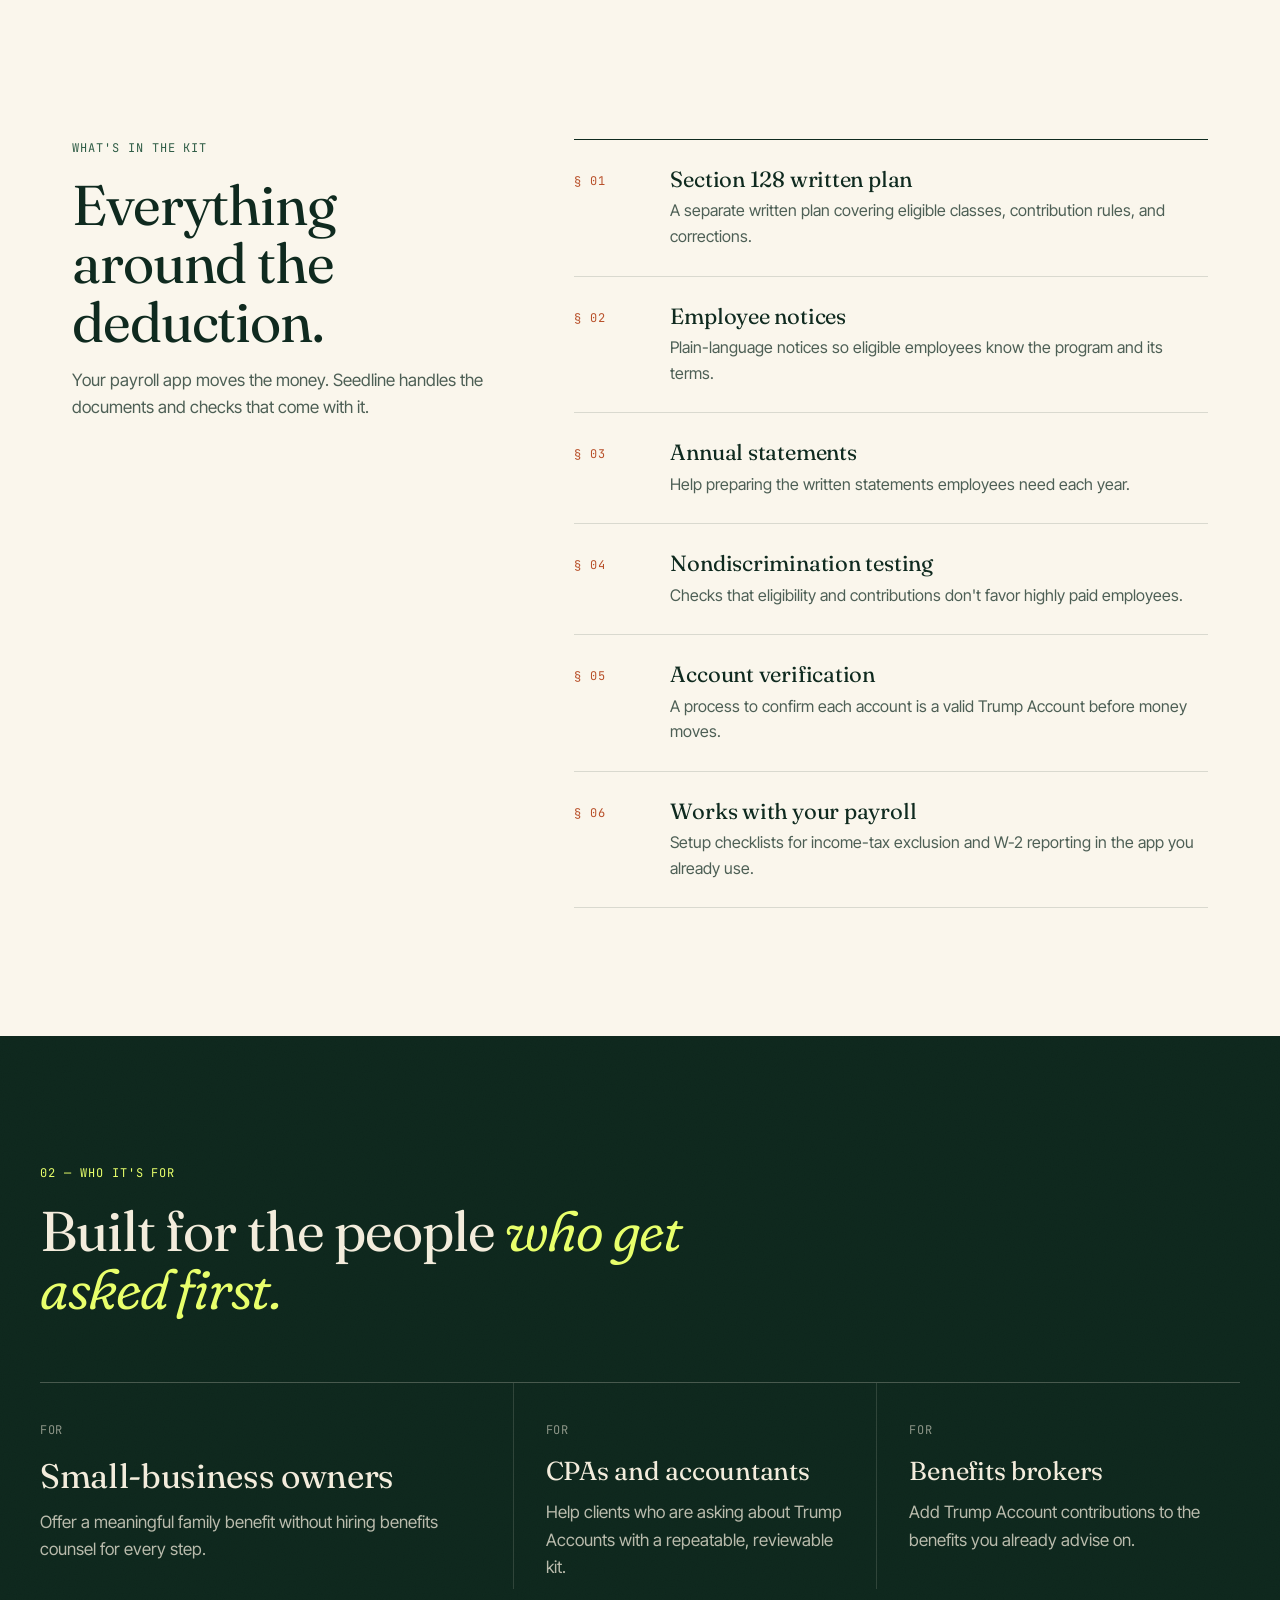
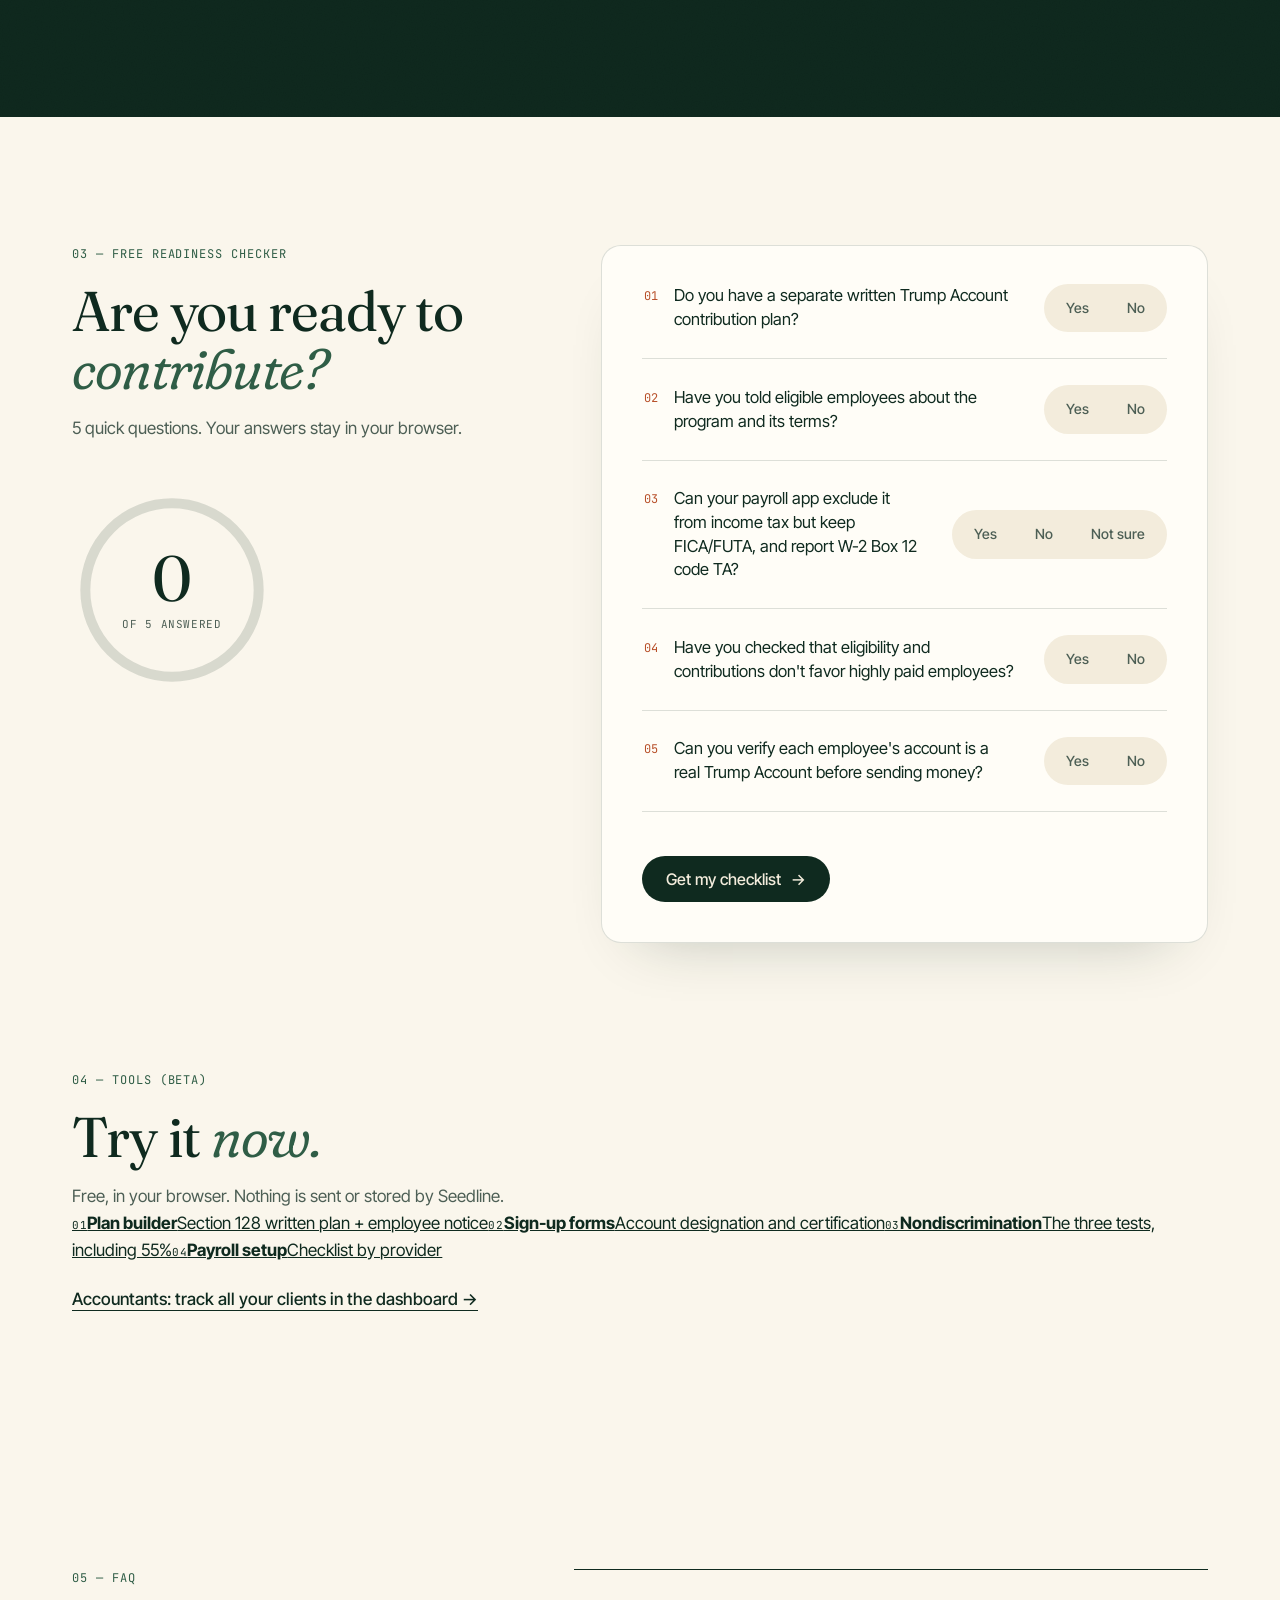
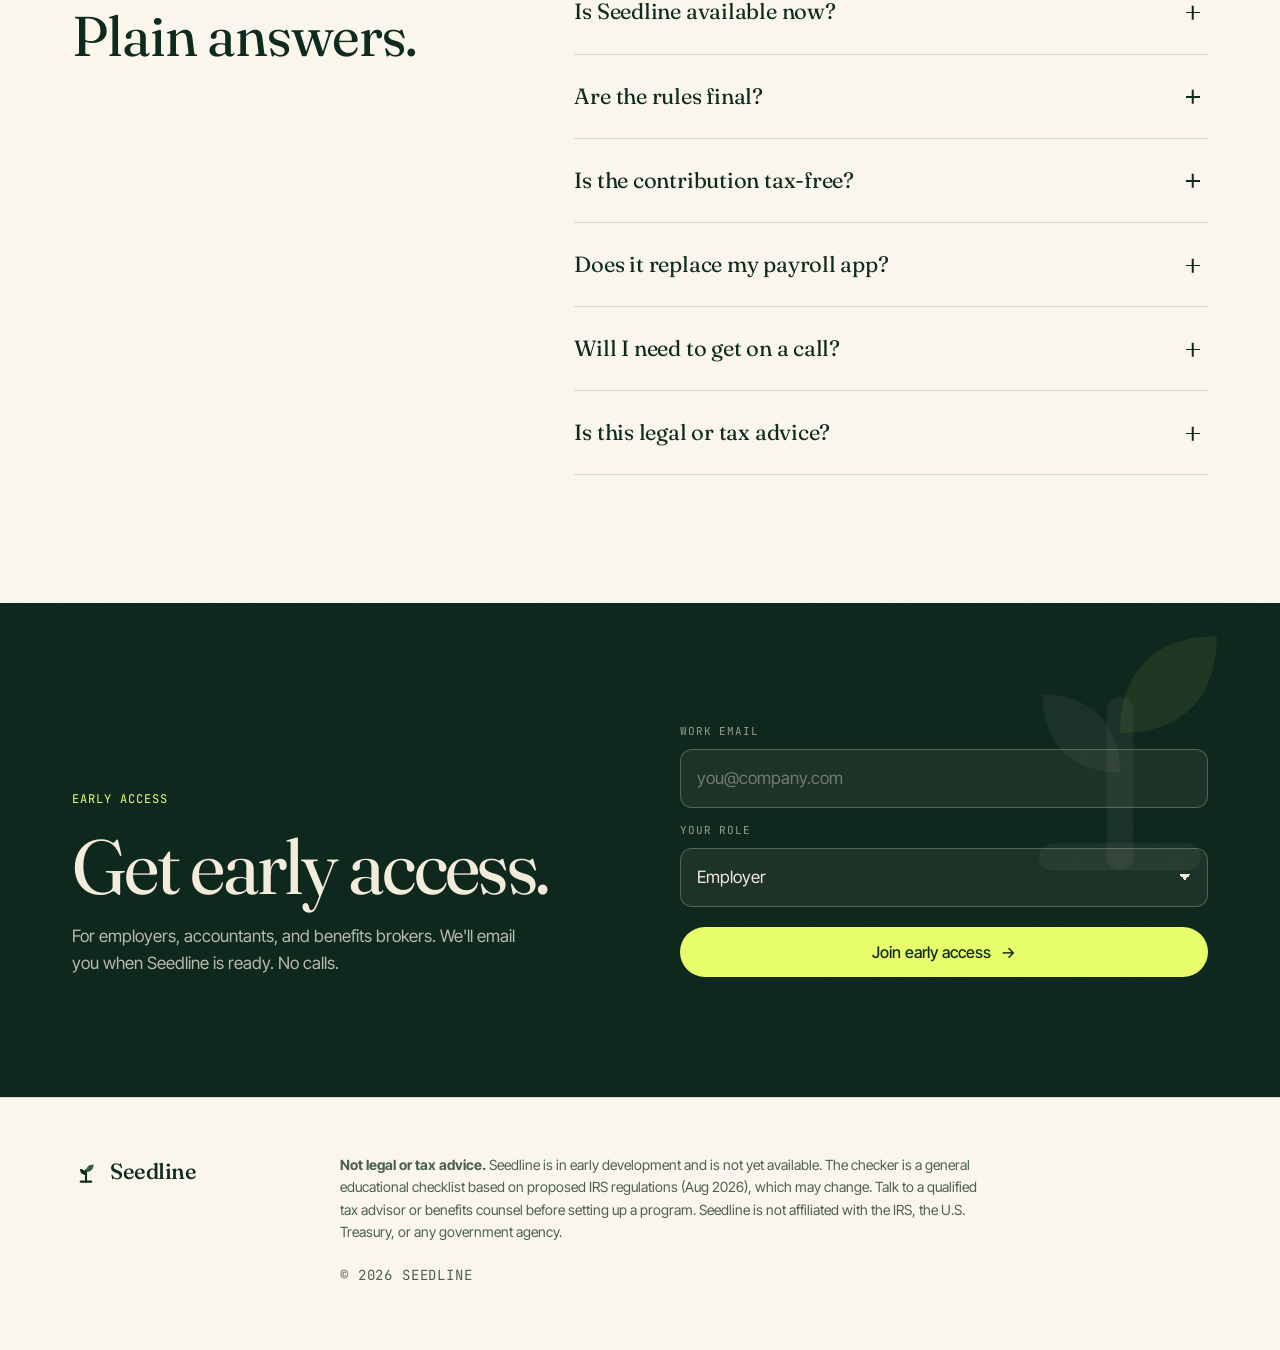
==== commit db2c75bf: "Add nondiscrimination checker" ====
--- a/index.html
+++ b/index.html
@@ -14,7 +14,7 @@
 
 <header class="nav"><div class="wrap navin">
 <a class="logo" href="#" aria-label="Seedline home"><svg class="logomark"><use href="#mark"/></svg><span>Seedline</span></a>
-<nav aria-label="Primary"><a href="#how">How it works</a><a href="#who">Who it's for</a><a href="#checker">Checker</a><a href="#faq">FAQ</a><a href="plan/">Plan builder</a></nav>
+<nav aria-label="Primary"><a href="#how">How it works</a><a href="#who">Who it's for</a><a href="#checker">Checker</a><a href="#faq">FAQ</a><a href="plan/">Plan builder</a><a href="app/">Dashboard</a></nav>
 <a class="btn sm" href="#signup">Get early access</a></div></header>
 
 <main id="main">
@@ -99,8 +99,13 @@
 <div id="result" aria-live="polite"></div></div>
 </div></section>
 
+<section id="tools" class="sec" style="padding-top:0"><div class="wrap">
+<div class="sechead reveal"><p class="kicker">04 — Tools (beta)</p><h2>Try it <em>now.</em></h2><p class="sub">Free, in your browser. Nothing is sent or stored by Seedline.</p></div>
+<div class="tools reveal"><a href="plan/"><span class="mono small">01</span><b>Plan builder</b><span>Section 128 written plan + employee notice</span></a><a href="enroll/"><span class="mono small">02</span><b>Sign-up forms</b><span>Account designation and certification</span></a><a href="test/"><span class="mono small">03</span><b>Nondiscrimination</b><span>The three tests, including 55%</span></a><a href="payroll/"><span class="mono small">04</span><b>Payroll setup</b><span>Checklist by provider</span></a></div>
+<p style="margin-top:22px"><a class="link" href="app/">Accountants: track all your clients in the dashboard →</a></p></div></section>
+
 <section id="faq" class="sec"><div class="wrap faqgrid">
-<div class="sechead reveal"><p class="kicker">04 — FAQ</p><h2>Plain answers.</h2></div>
+<div class="sechead reveal"><p class="kicker">05 — FAQ</p><h2>Plain answers.</h2></div>
 <div class="faqs">
 <details><summary>Is Seedline available now?</summary><p>Not yet. Seedline is in early development. Join early access and we'll email you when it's ready.</p></details>
 <details><summary>Are the rules final?</summary><p>No. The IRS rules for employer contributions are proposed regulations (Aug 2026) and may change. We'll update Seedline as the rules change.</p></details>
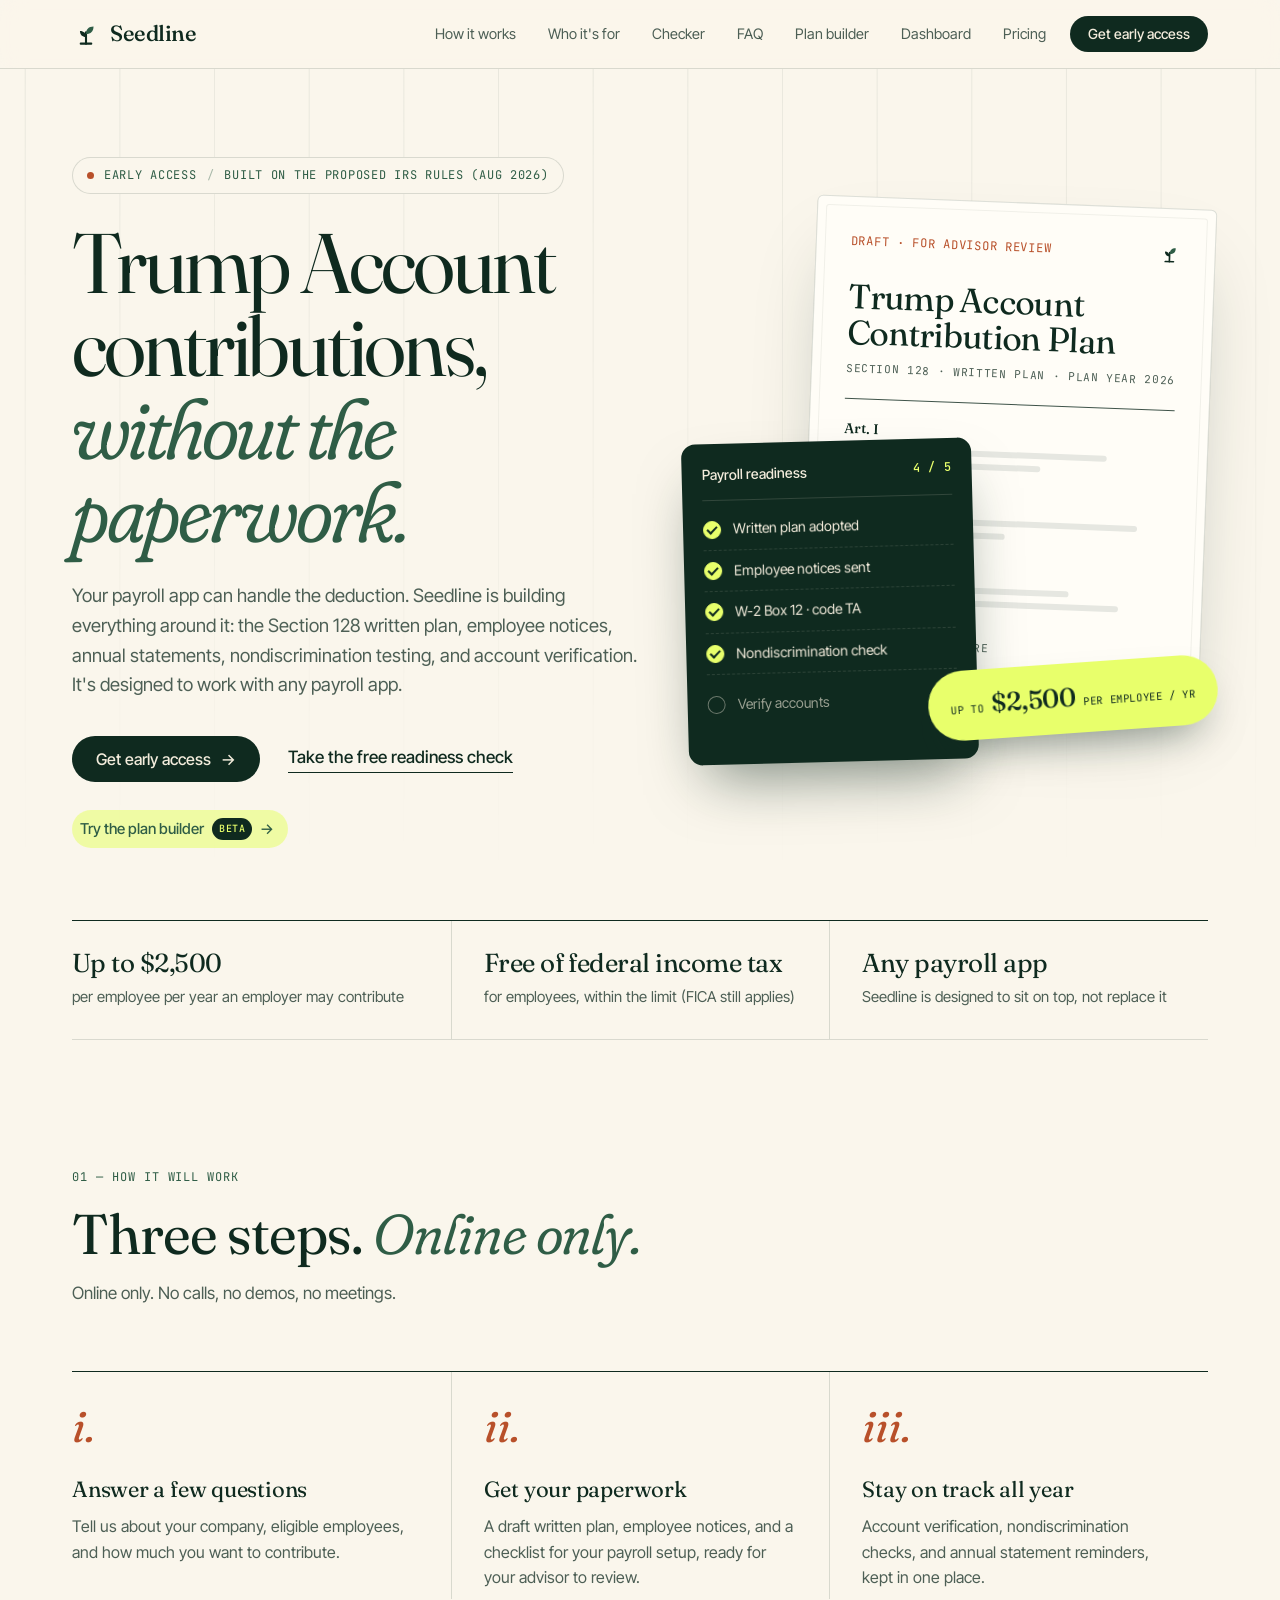
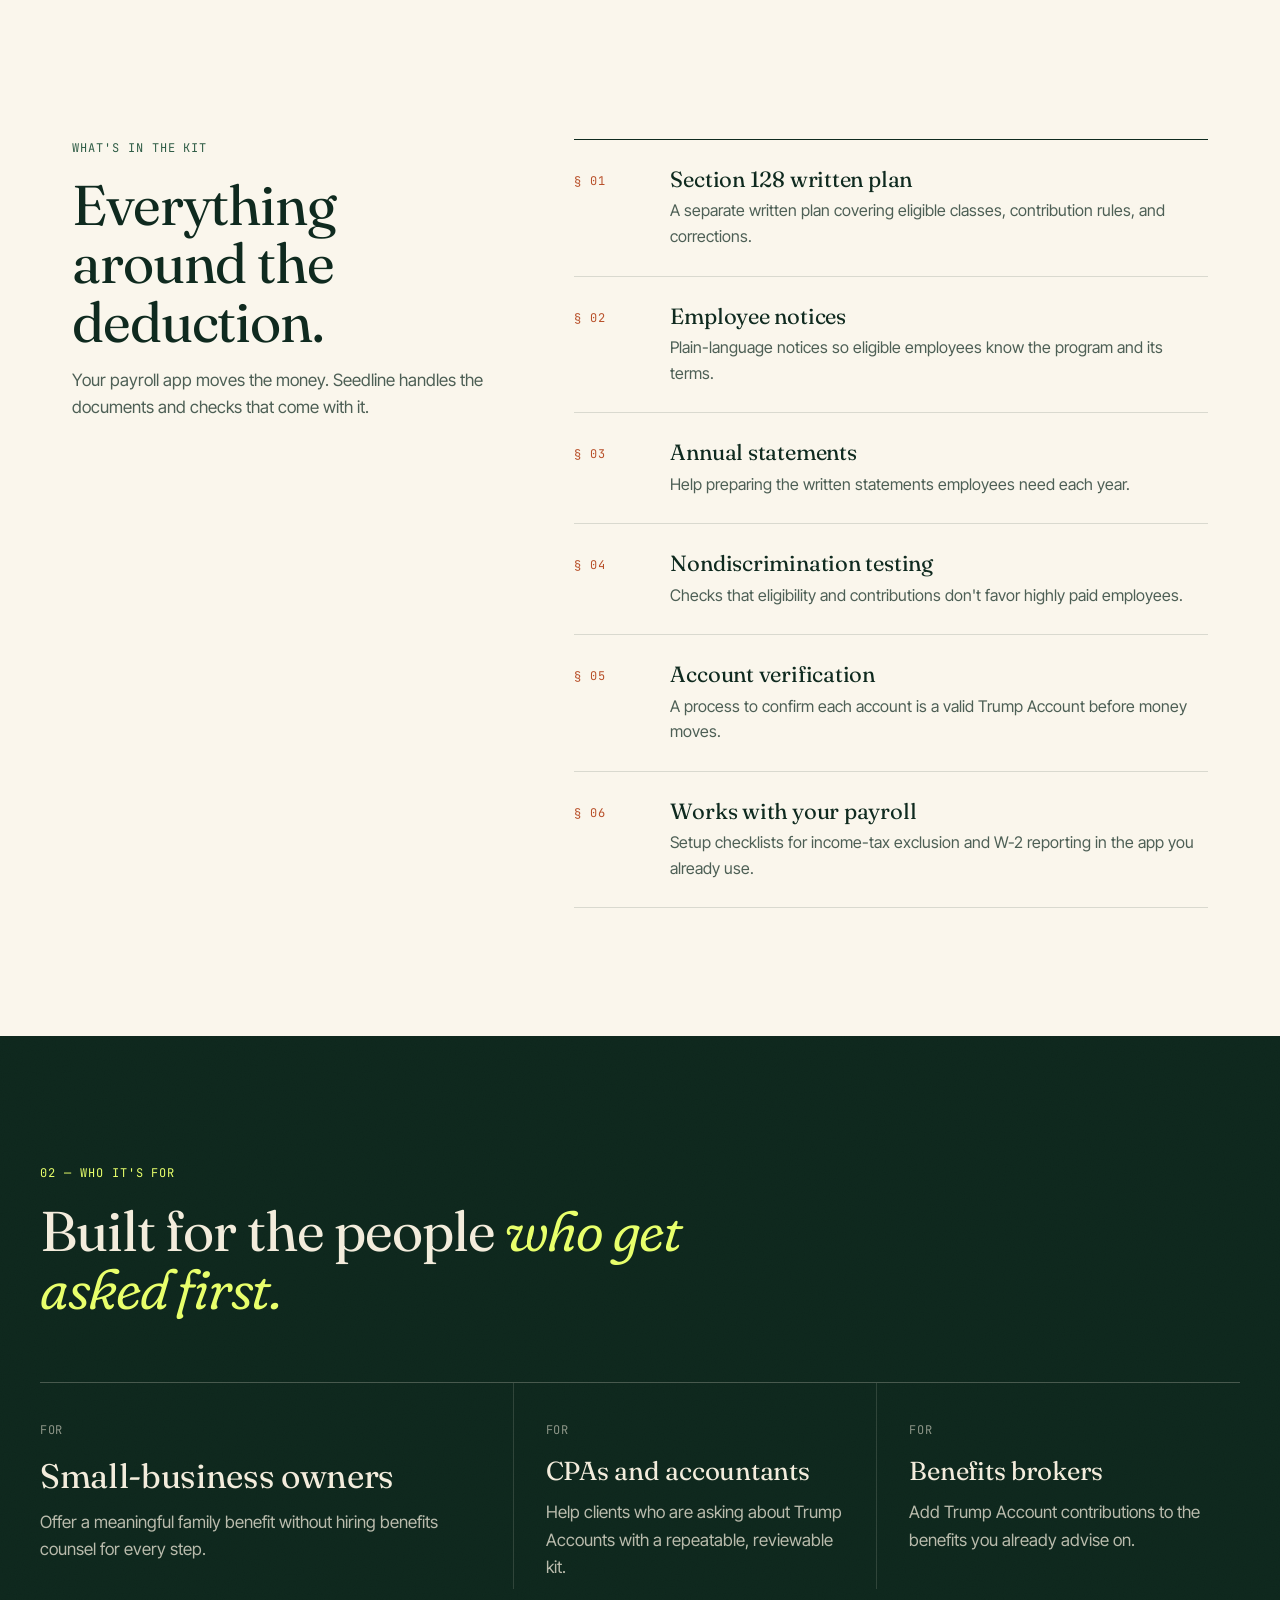
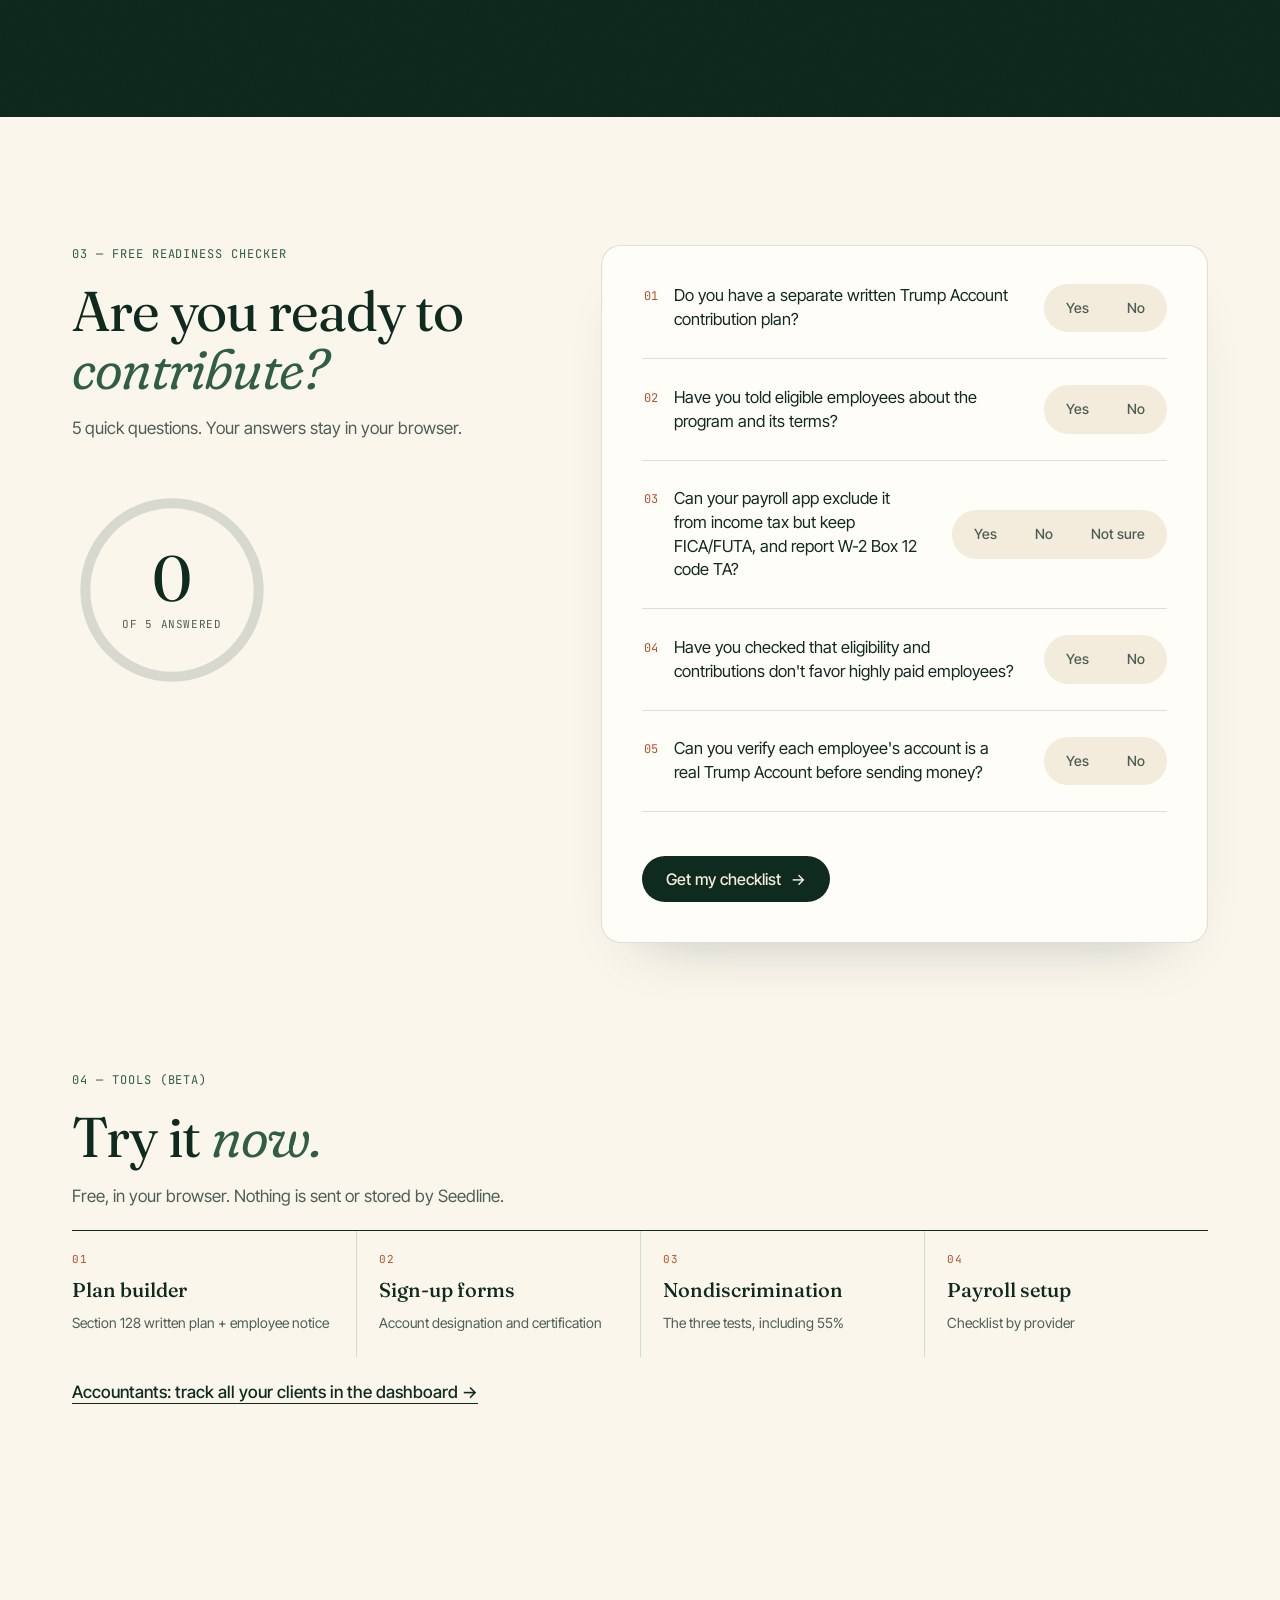
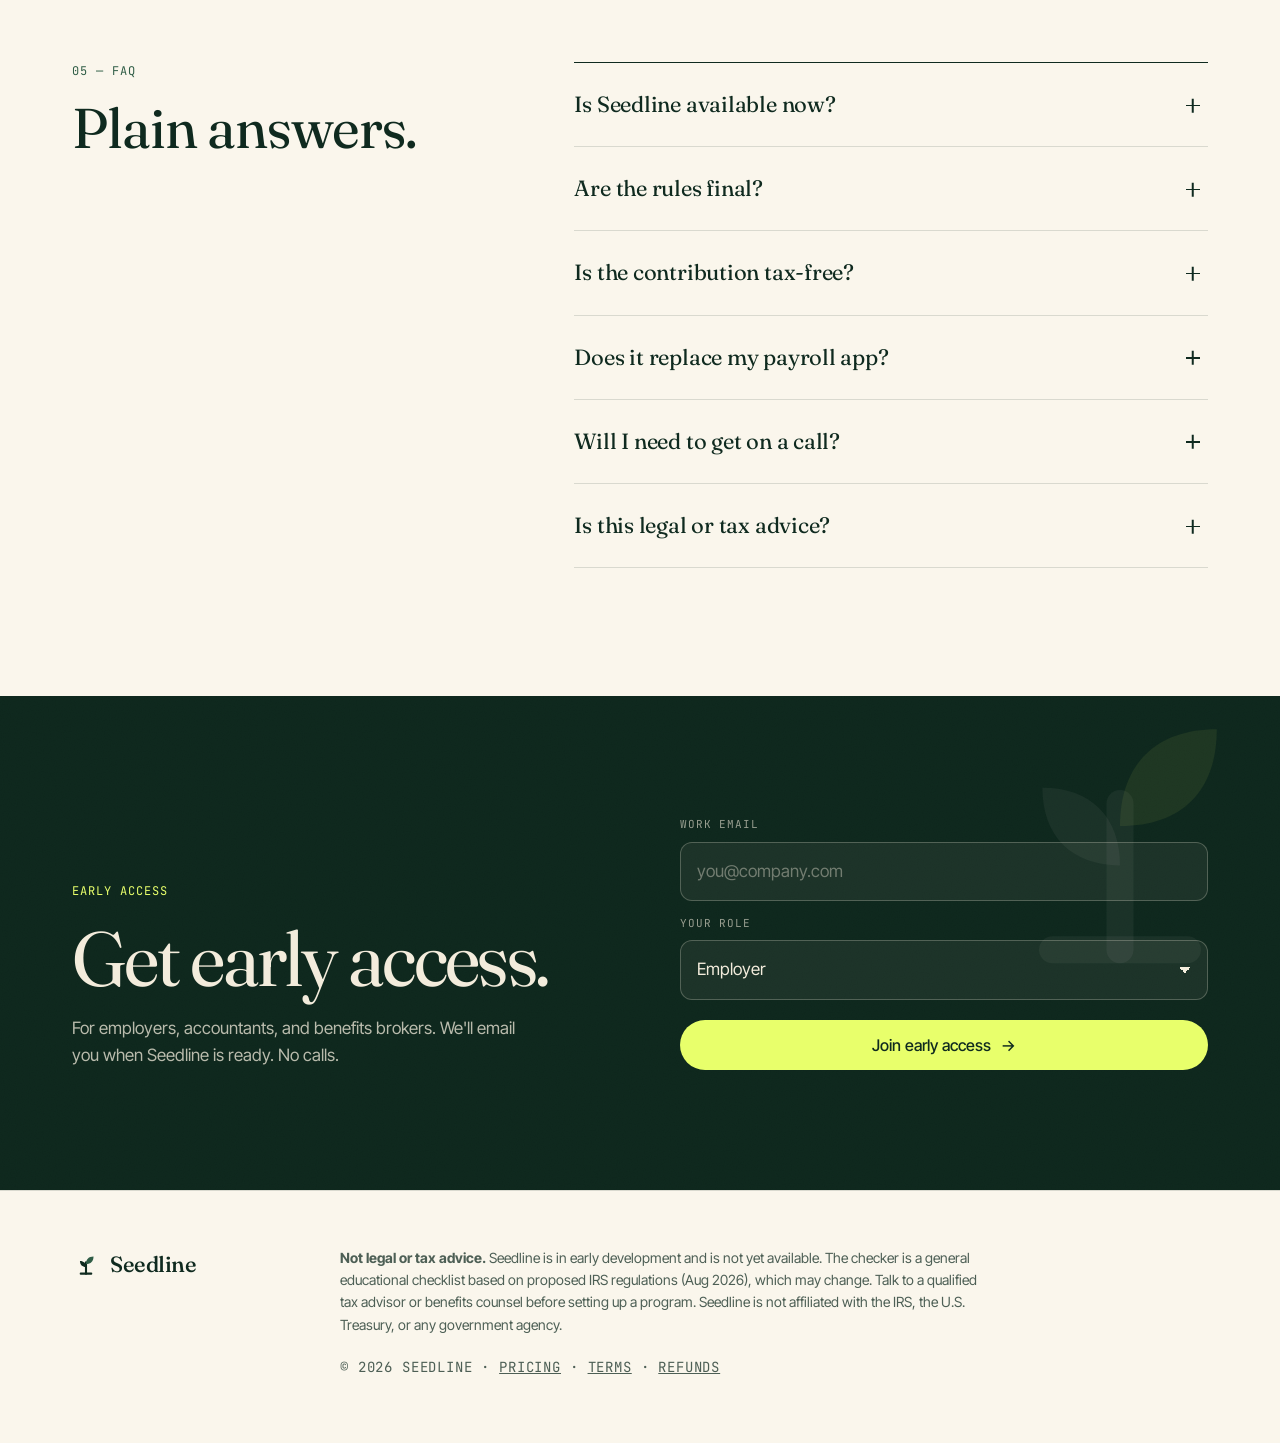
==== commit f6ea679f: "Add refunds page; pricing/terms links in nav and footer" ====
--- a/index.html
+++ b/index.html
@@ -14,7 +14,7 @@
 
 <header class="nav"><div class="wrap navin">
 <a class="logo" href="#" aria-label="Seedline home"><svg class="logomark"><use href="#mark"/></svg><span>Seedline</span></a>
-<nav aria-label="Primary"><a href="#how">How it works</a><a href="#who">Who it's for</a><a href="#checker">Checker</a><a href="#faq">FAQ</a><a href="plan/">Plan builder</a><a href="app/">Dashboard</a></nav>
+<nav aria-label="Primary"><a href="#how">How it works</a><a href="#who">Who it's for</a><a href="#checker">Checker</a><a href="#faq">FAQ</a><a href="plan/">Plan builder</a><a href="app/">Dashboard</a><a href="pricing/">Pricing</a></nav>
 <a class="btn sm" href="#signup">Get early access</a></div></header>
 
 <main id="main">
@@ -129,7 +129,7 @@
 
 <footer><div class="wrap foot">
 <a class="logo" href="#"><svg class="logomark"><use href="#mark"/></svg><span>Seedline</span></a>
-<p><b>Not legal or tax advice.</b> Seedline is in early development and is not yet available. The checker is a general educational checklist based on proposed IRS regulations (Aug 2026), which may change. Talk to a qualified tax advisor or benefits counsel before setting up a program. Seedline is not affiliated with the IRS, the U.S. Treasury, or any government agency.</p><p class="mono small">© 2026 Seedline</p></div></footer>
+<p><b>Not legal or tax advice.</b> Seedline is in early development and is not yet available. The checker is a general educational checklist based on proposed IRS regulations (Aug 2026), which may change. Talk to a qualified tax advisor or benefits counsel before setting up a program. Seedline is not affiliated with the IRS, the U.S. Treasury, or any government agency.</p><p class="mono small flinks">© 2026 Seedline · <a href="pricing/">Pricing</a> · <a href="terms/">Terms</a> · <a href="refunds/">Refunds</a></p></div></footer>
 
 <script>
 const tips={plan:"Adopt a separate written plan: eligible employee classes, contribution rules, how employees designate accounts, notices and reporting, plan year, and error correction.",notice:"Give eligible employees reasonable notice of the program and its terms, and plan for a written annual statement by Jan 31.",payroll:"Confirm your payroll app excludes contributions from federal income tax, includes them for FICA/FUTA, and reports W-2 Box 12 code TA.",ndt:"Run nondiscrimination checks: eligibility can't favor highly compensated employees, and the 55% average-benefits test applies.",verify:"Set up a reasonable way to verify each account is a valid Trump Account and tell the trustee each payment is a Section 128 contribution."};
--- a/style.css
+++ b/style.css
@@ -245,3 +245,11 @@
 @media (max-width:640px){.art{height:500px}.doc{top:72px}.chip{top:8px}}
 
 .betacta{display:inline-flex;align-items:center;gap:8px;font-size:15px;font-weight:500;text-decoration:none;color:var(--moss);padding:7px 14px 7px 8px;border-radius:999px;background:rgba(232,255,107,.55);transition:background .2s}.betacta:hover{background:var(--sprout)}.betacta .mono{font-size:10px;background:var(--ink);color:var(--sprout);padding:3px 7px;border-radius:999px}
+
+.tools{display:grid;grid-template-columns:repeat(4,1fr);border-top:1px solid var(--ink);margin-top:20px}
+.tools a{padding:20px 22px 22px 0;text-decoration:none;display:grid;gap:6px;transition:background .3s}
+.tools a+a{padding-left:22px;border-left:1px solid var(--line)}
+.tools a:hover{background:linear-gradient(180deg,rgba(232,255,107,.3),transparent)}
+.tools .mono{color:var(--clay)}.tools b{font-family:var(--serif);font-weight:500;font-size:20px}.tools span:last-child{font-size:14px;color:var(--mut)}
+@media (max-width:980px){.tools{grid-template-columns:1fr 1fr}.tools a:nth-child(3){border-left:0;padding-left:0}.tools a{border-top:1px solid var(--line)}}
+@media (max-width:640px){.tools{grid-template-columns:1fr}.tools a,.tools a+a{padding:16px 0;border-left:0}}
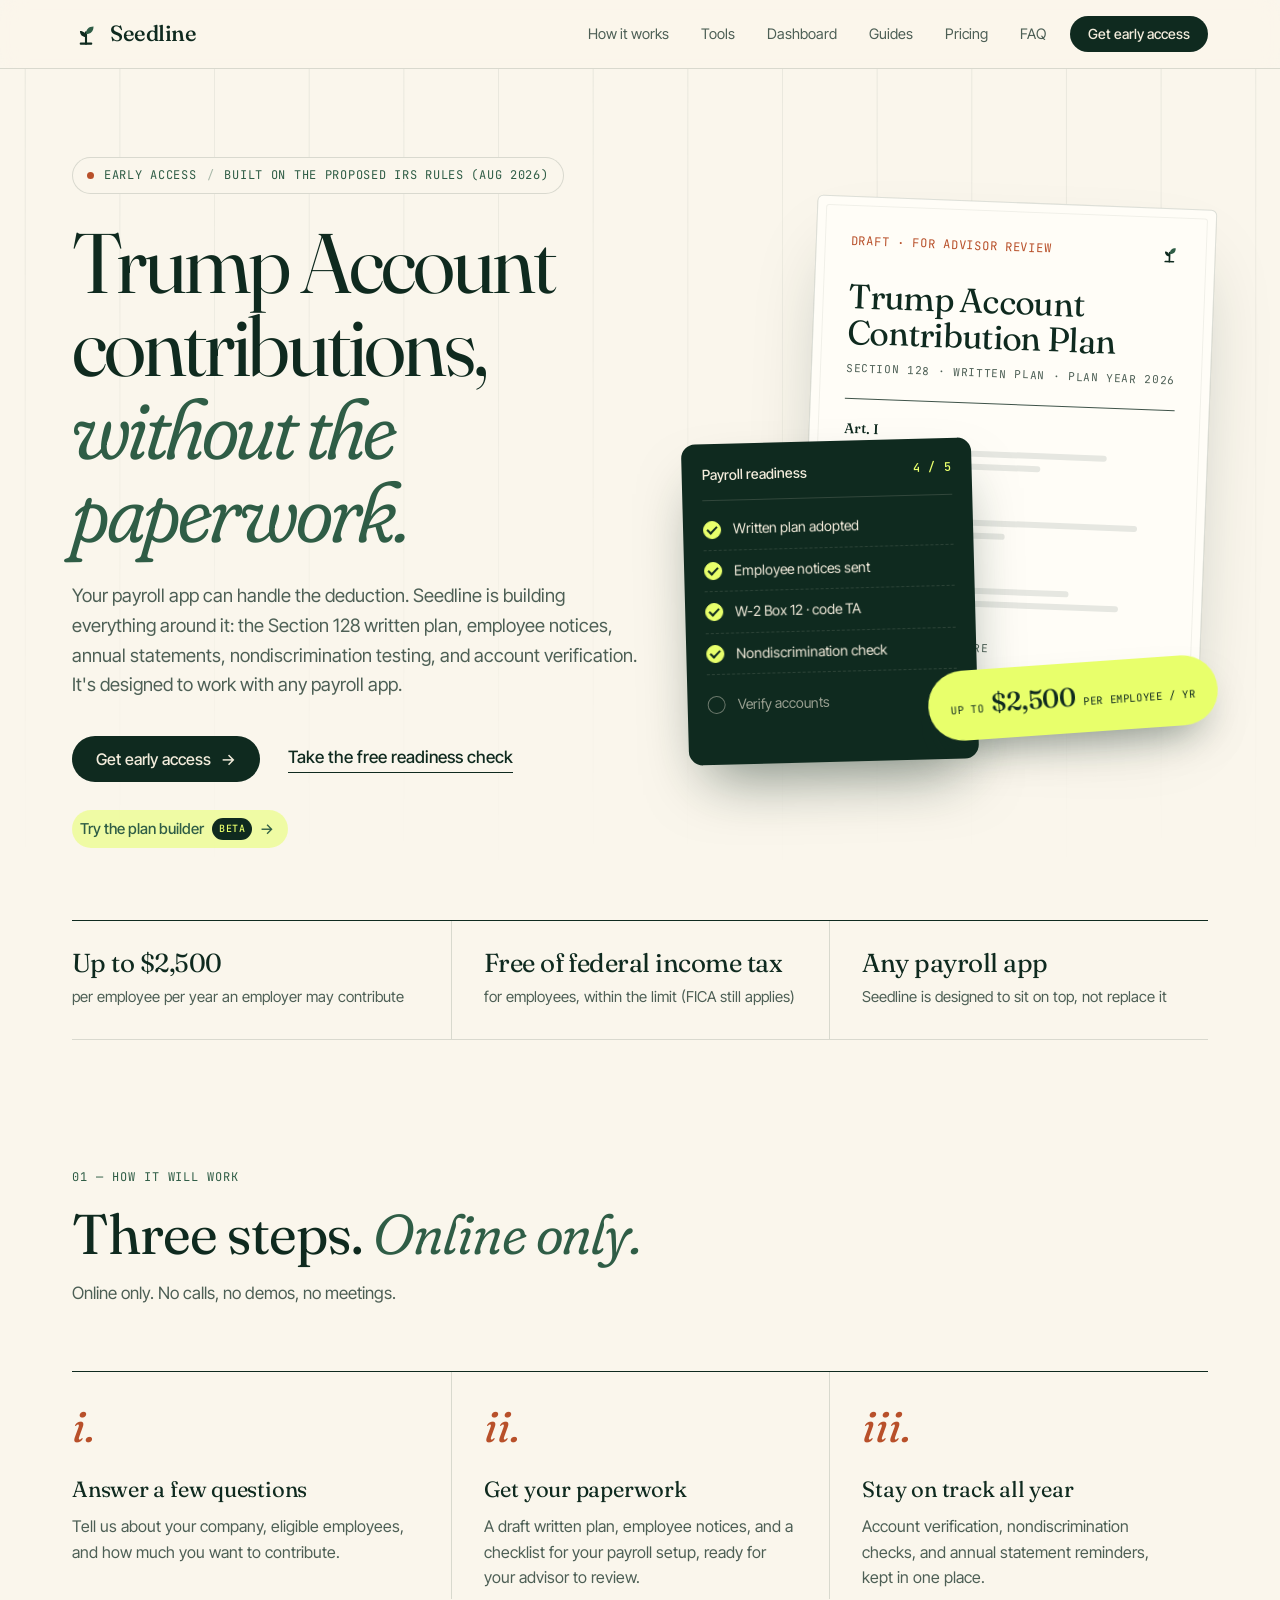
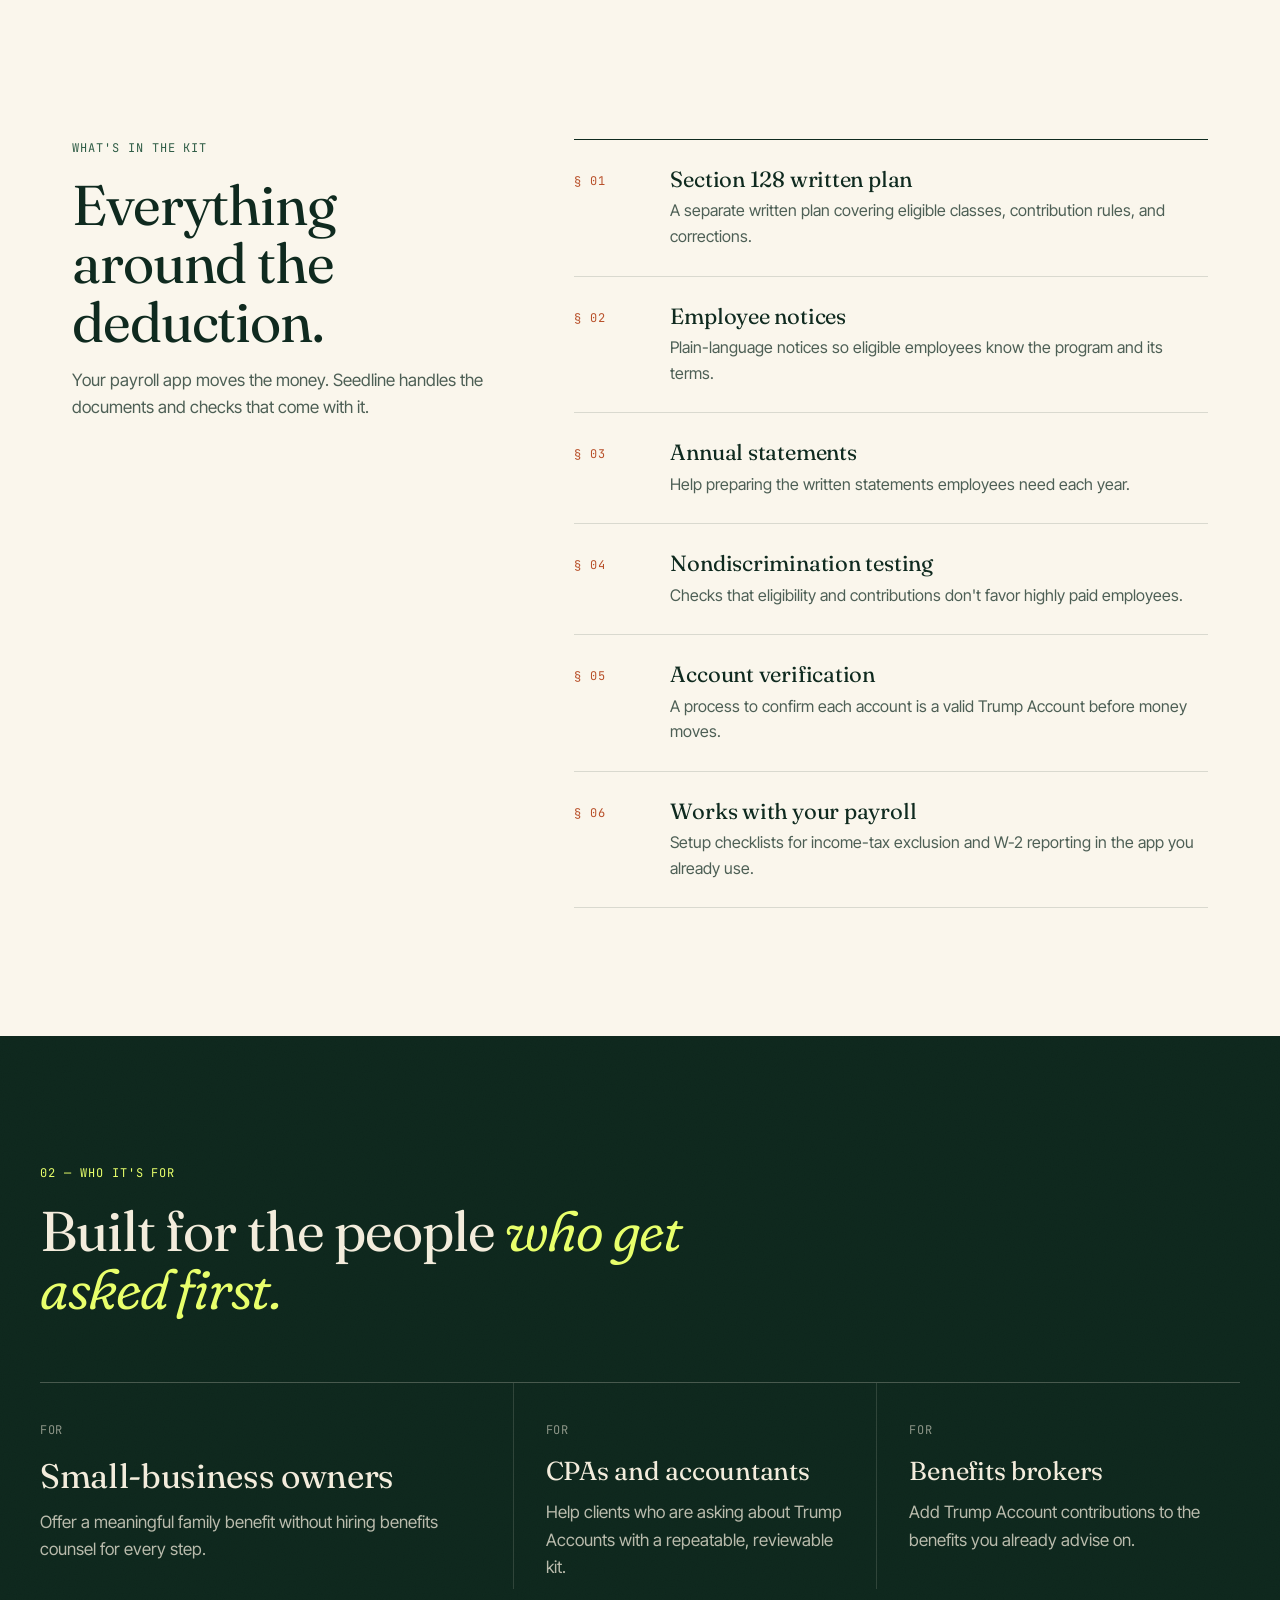
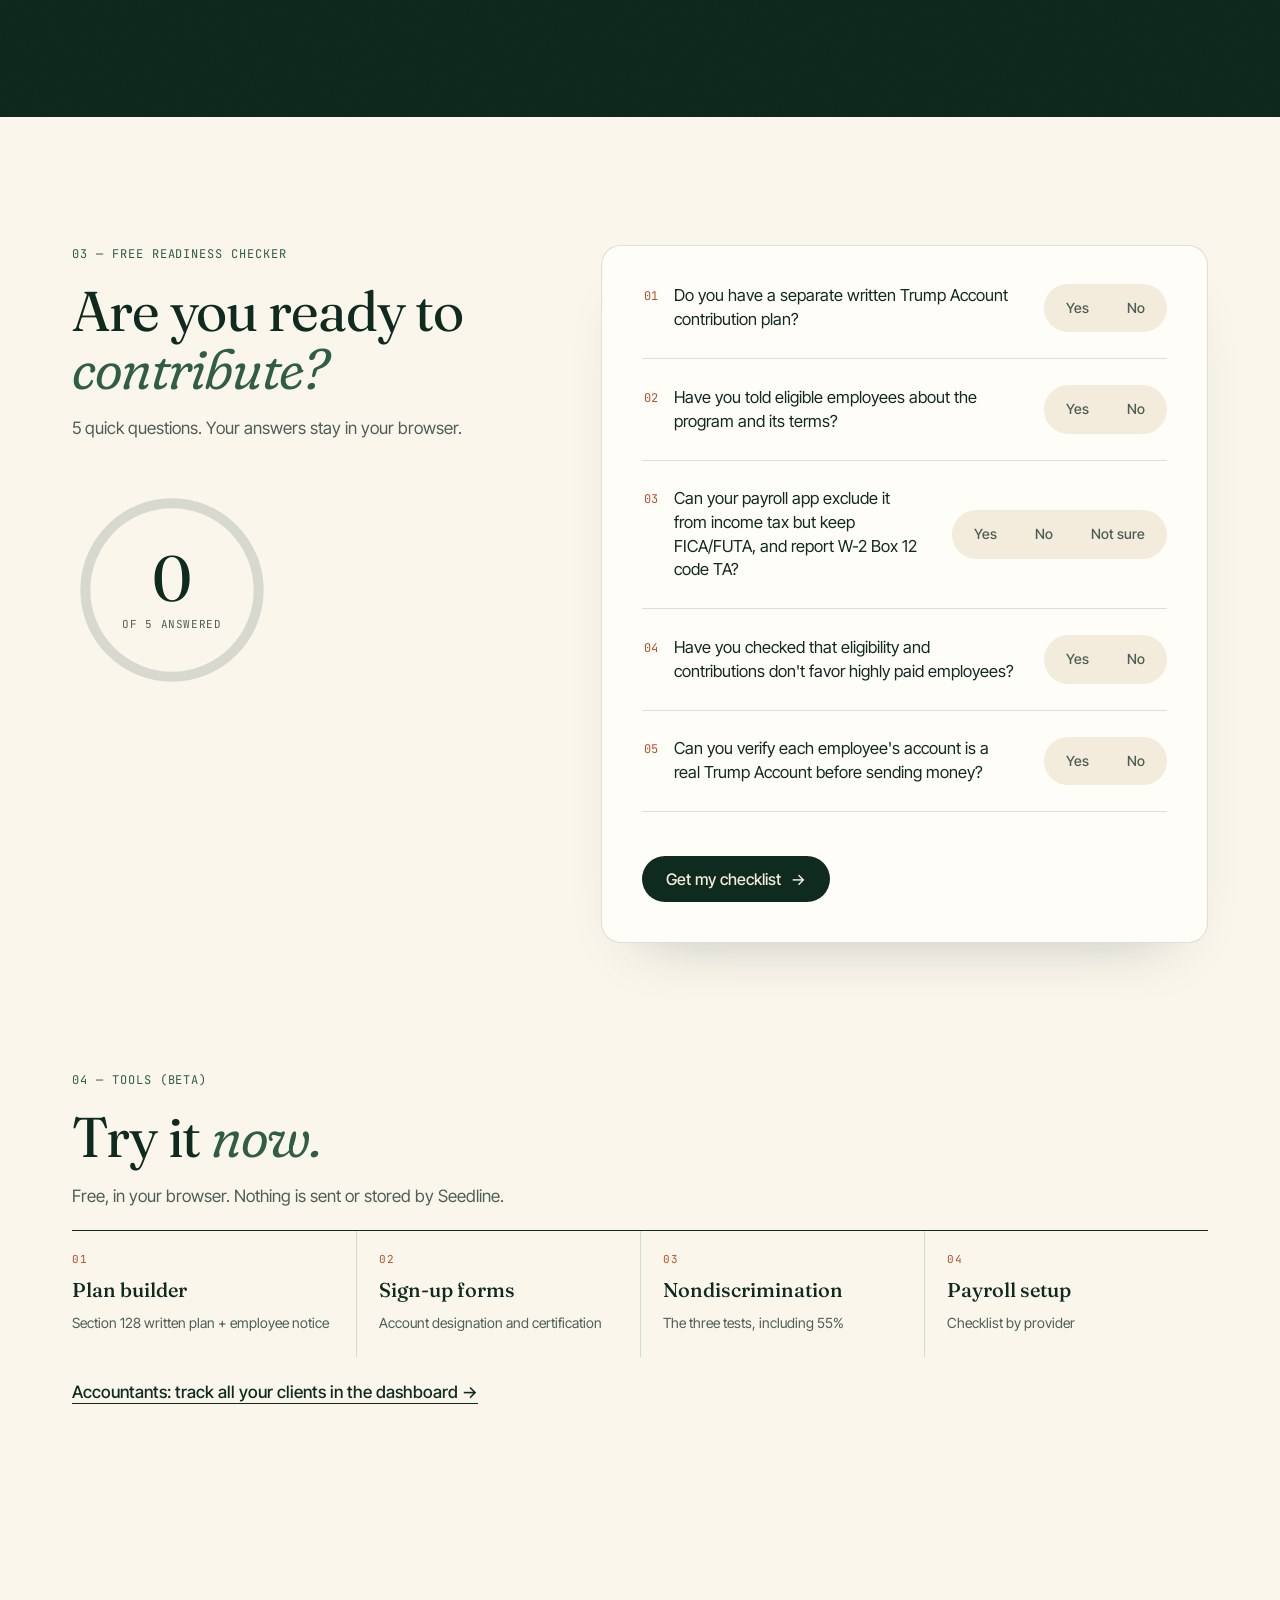
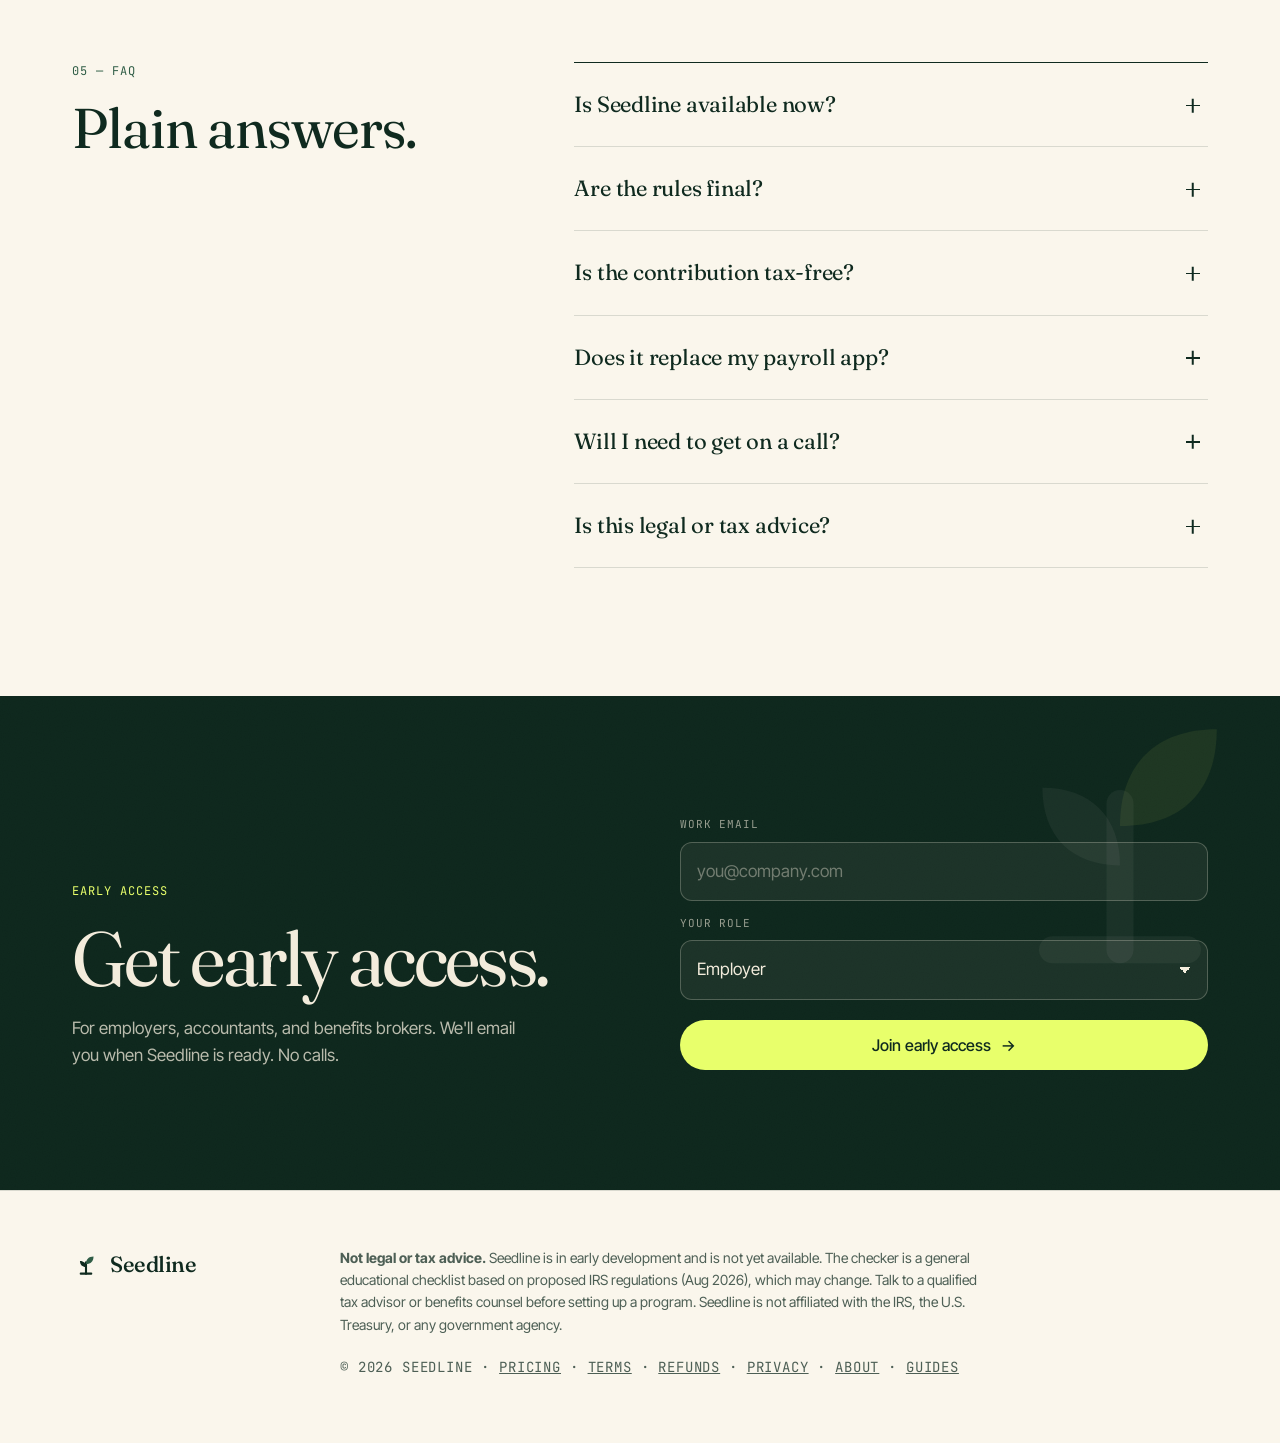
==== commit b09ac76d: "SEO: OG tags, nav, sitemap, robots; feedback on plan builder" ====
--- a/index.html
+++ b/index.html
@@ -1,7 +1,7 @@
 <!doctype html><html lang="en"><head><meta charset="utf-8"><meta name="viewport" content="width=device-width,initial-scale=1">
 <title>Seedline: Trump Account paperwork for employers (early access)</title>
 <meta name="description" content="Seedline is building a paperwork kit for employer Trump Account contributions that works with any payroll app. Join early access.">
-<meta name="theme-color" content="#0f2a1f">
+<meta name="theme-color" content="#0f2a1f"><link rel="canonical" href="https://kobe813.github.io/seedline/"><meta property="og:type" content="website"><meta property="og:site_name" content="Seedline"><meta property="og:title" content="Seedline: Trump Account paperwork for employers"><meta property="og:description" content="Free tools for employer Trump Account (Section 128) contributions: written plan, employee notice, sign-up forms, nondiscrimination testing, and payroll setup."><meta property="og:url" content="https://kobe813.github.io/seedline/"><meta property="og:image" content="https://kobe813.github.io/seedline/og.png"><meta property="og:image:width" content="1200"><meta property="og:image:height" content="630"><meta name="twitter:card" content="summary_large_image">
 <link rel="preconnect" href="https://fonts.googleapis.com"><link rel="preconnect" href="https://fonts.gstatic.com" crossorigin>
 <link href="https://fonts.googleapis.com/css2?family=Fraunces:ital,opsz,wght@0,9..144,300..700;1,9..144,300..600&family=Inter+Tight:wght@400;500;600&family=JetBrains+Mono:wght@400;500&display=swap" rel="stylesheet">
 <link rel="icon" href="data:image/svg+xml,%3Csvg xmlns='http://www.w3.org/2000/svg' viewBox='0 0 32 32'%3E%3Crect width='32' height='32' rx='8' fill='%230f2a1f'/%3E%3Cpath d='M16 26V14' stroke='%23f3ecdc' stroke-width='2.4' stroke-linecap='round'/%3E%3Cpath d='M16 16c0-5 3-8 8-8 0 5-3 8-8 8z' fill='%23e8ff6b'/%3E%3Cpath d='M16 19c0-4-2.5-6.5-6.5-6.5 0 4 2.5 6.5 6.5 6.5z' fill='%23f3ecdc'/%3E%3C/svg%3E">
@@ -14,7 +14,7 @@
 
 <header class="nav"><div class="wrap navin">
 <a class="logo" href="#" aria-label="Seedline home"><svg class="logomark"><use href="#mark"/></svg><span>Seedline</span></a>
-<nav aria-label="Primary"><a href="#how">How it works</a><a href="#who">Who it's for</a><a href="#checker">Checker</a><a href="#faq">FAQ</a><a href="plan/">Plan builder</a><a href="app/">Dashboard</a><a href="pricing/">Pricing</a></nav>
+<nav aria-label="Primary"><a href="#how">How it works</a><a href="#tools">Tools</a><a href="app/">Dashboard</a><a href="guides/">Guides</a><a href="pricing/">Pricing</a><a href="#faq">FAQ</a></nav>
 <a class="btn sm" href="#signup">Get early access</a></div></header>
 
 <main id="main">
@@ -129,7 +129,7 @@
 
 <footer><div class="wrap foot">
 <a class="logo" href="#"><svg class="logomark"><use href="#mark"/></svg><span>Seedline</span></a>
-<p><b>Not legal or tax advice.</b> Seedline is in early development and is not yet available. The checker is a general educational checklist based on proposed IRS regulations (Aug 2026), which may change. Talk to a qualified tax advisor or benefits counsel before setting up a program. Seedline is not affiliated with the IRS, the U.S. Treasury, or any government agency.</p><p class="mono small flinks">© 2026 Seedline · <a href="pricing/">Pricing</a> · <a href="terms/">Terms</a> · <a href="refunds/">Refunds</a></p></div></footer>
+<p><b>Not legal or tax advice.</b> Seedline is in early development and is not yet available. The checker is a general educational checklist based on proposed IRS regulations (Aug 2026), which may change. Talk to a qualified tax advisor or benefits counsel before setting up a program. Seedline is not affiliated with the IRS, the U.S. Treasury, or any government agency.</p><p class="mono small flinks">© 2026 Seedline · <a href="pricing/">Pricing</a> · <a href="terms/">Terms</a> · <a href="refunds/">Refunds</a> · <a href="privacy/">Privacy</a> · <a href="about/">About</a> · <a href="guides/">Guides</a></p></div></footer>
 
 <script>
 const tips={plan:"Adopt a separate written plan: eligible employee classes, contribution rules, how employees designate accounts, notices and reporting, plan year, and error correction.",notice:"Give eligible employees reasonable notice of the program and its terms, and plan for a written annual statement by Jan 31.",payroll:"Confirm your payroll app excludes contributions from federal income tax, includes them for FICA/FUTA, and reports W-2 Box 12 code TA.",ndt:"Run nondiscrimination checks: eligibility can't favor highly compensated employees, and the 55% average-benefits test applies.",verify:"Set up a reasonable way to verify each account is a valid Trump Account and tell the trustee each payment is a Section 128 contribution."};
